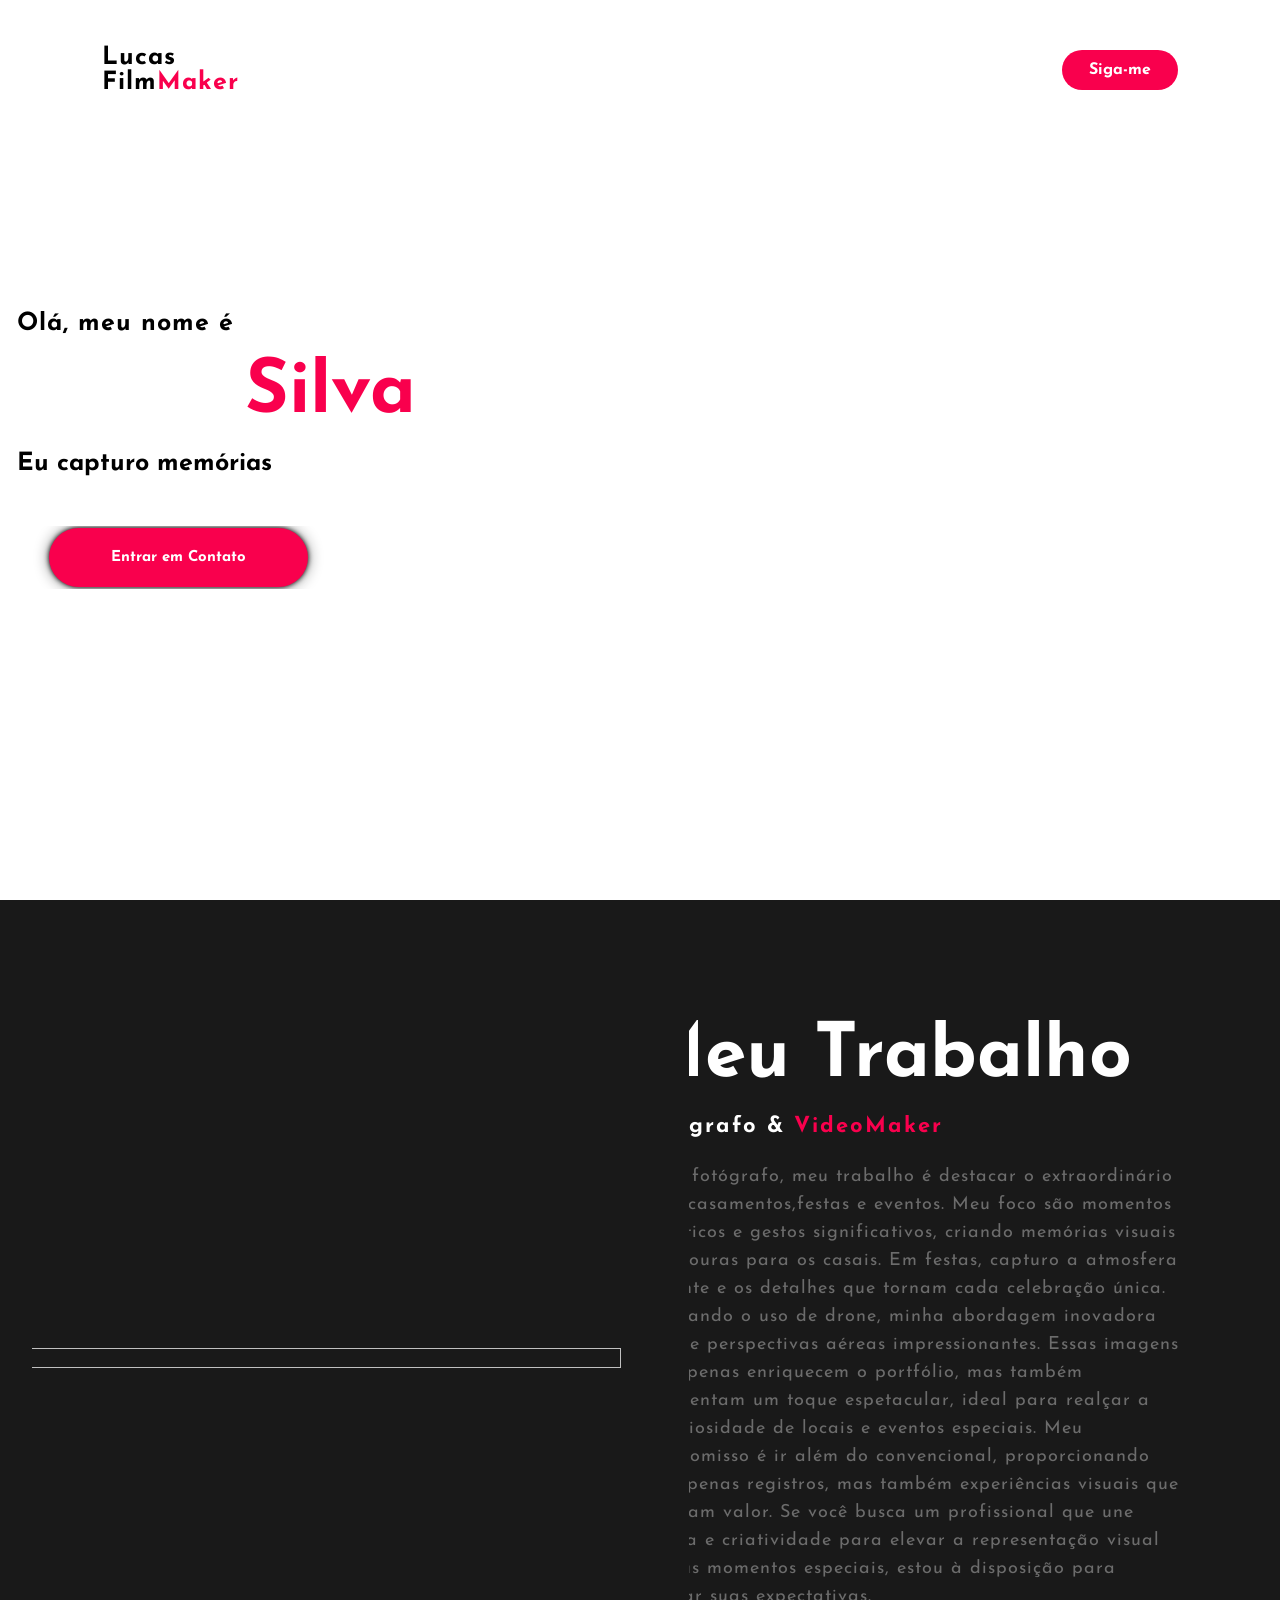
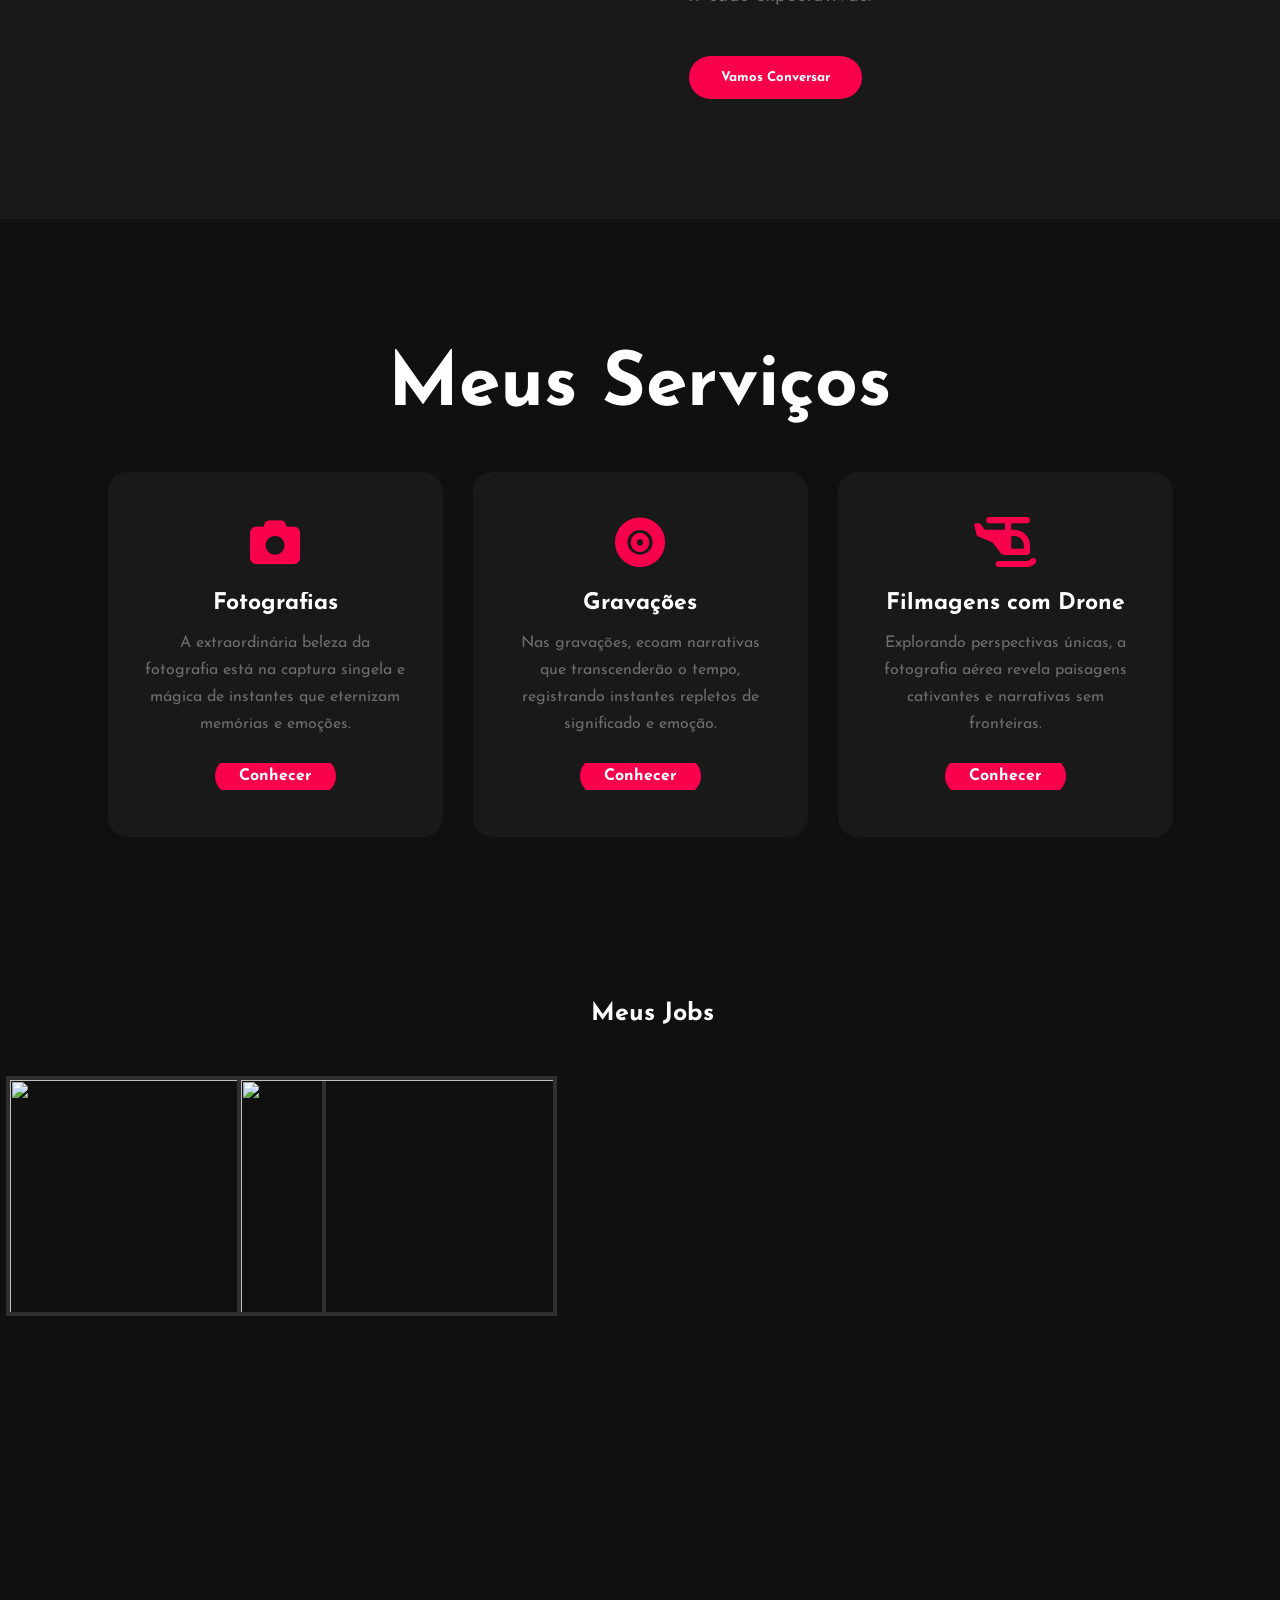
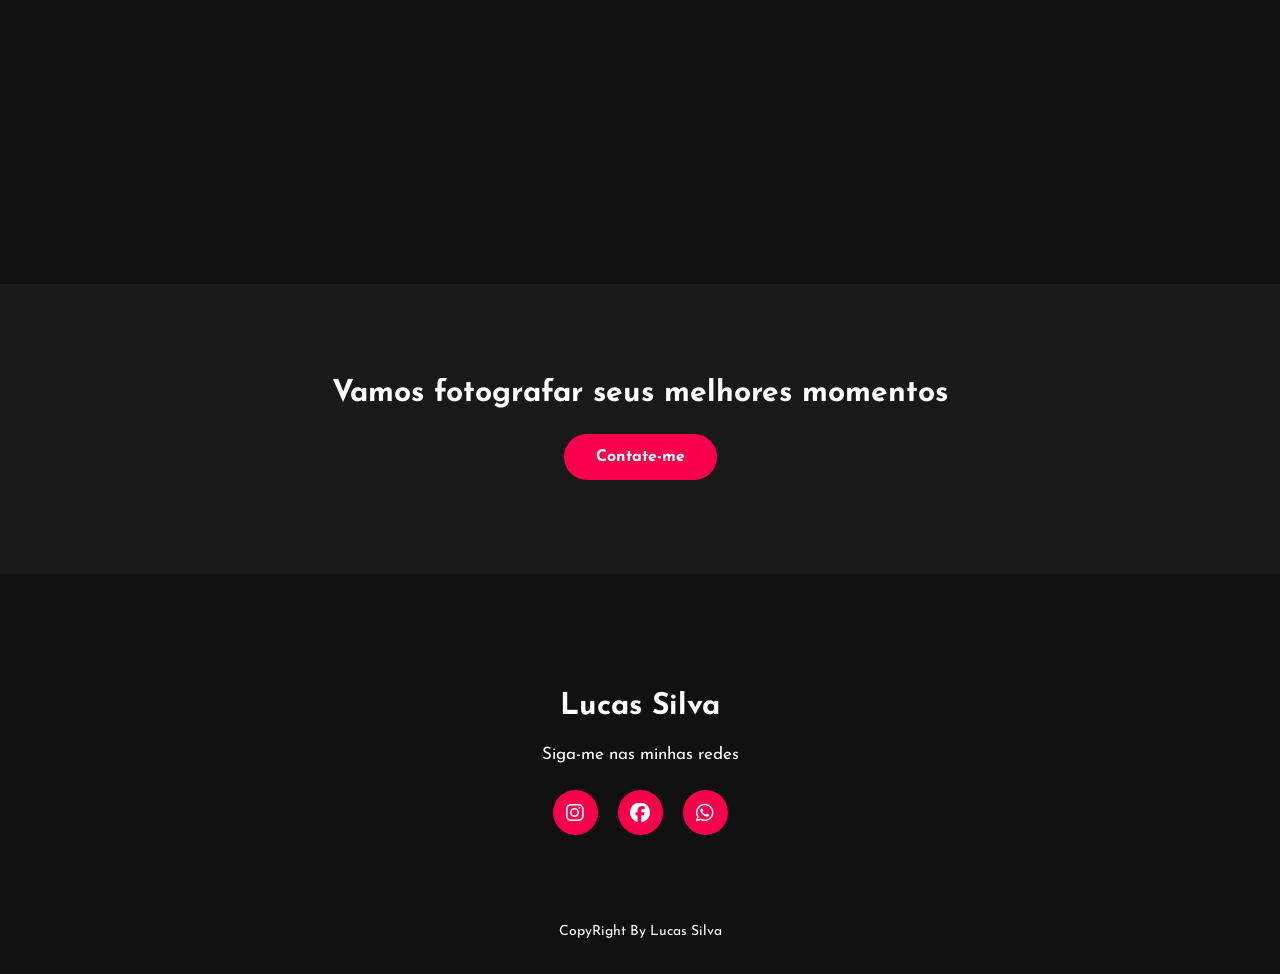
==== WebSite.html @ 7f8ef911 "Update WebSite.html" ====
<!DOCTYPE html>
<html>
  <head>
    <meta charset="UTF-8" />
    <title>Lucas Filmmaker</title>
    <link rel="shortcut icon" href="../static/index.png" type="image/x-icon" />
    <link rel="preconnect" href="https://fonts.googleapis.com" />
    <link rel="preconnect" href="https://fonts.gstatic.com" crossorigin />
    <link
      href="https://fonts.googleapis.com/css2?family=Josefin+Sans:ital,wght@0,100..700;1,100..700&display=swap"
      rel="stylesheet"
    />

    <link
      rel="stylesheet"
      href="https://cdnjs.cloudflare.com/ajax/libs/font-awesome/6.5.1/css/all.min.css"
      integrity="sha512-DTOQO9RWCH3ppGqcWaEA1BIZOC6xxalwEsw9c2QQeAIftl+Vegovlnee1c9QX4TctnWMn13TZye+giMm8e2LwA=="
      crossorigin="anonymous"
      referrerpolicy="no-referrer"
    />

    <style>
      body {
        width: 100%;
        max-width: 100vw;
        height: 100%;
        padding: 0;
        margin: 0;
        overflow-x: hidden;
      }

      * {
        padding: 0;
        margin: 0;
        font-family: "Josefin Sans", sans-serif;
        box-sizing: border-box;
        overflow-x: hidden;
      }
      .hero {
        height: 100vh;
        width: 100%;
        background-image: url(../lucasfilmmaker/background.JPG);
        background-size: cover;
        background-position: center center;
        background-repeat: no-repeat;
      }
      nav {
        display: flex;
        align-items: center;
        justify-content: space-between;
        padding-top: 45px;
        padding-left: 8%;
        padding-right: 8%;
      }
      .logo {
        color: black;
        font-size: 25px;
        letter-spacing: 1px;
        cursor: pointer;
      }
      span {
        color: #f9004d;
      }
      nav ul li {
        list-style-type: none;
        display: inline-block;
        padding: 10px 25px;
        font-size: 18px;
      }
      nav ul li a {
        color: rgb(255, 255, 255);
        text-decoration: none;
        font-weight: bold;
        text-transform: capitalize;
      }
      nav ul li a:hover {
        color: #f9004d;
        transition: 0.4s;
      }
      .btn {
        background-color: #f9004d;
        color: white;
        text-decoration: none;
        border: 2px solid transparent;
        font-weight: bold;
        padding: 10px 25px;
        border-radius: 30px;
        transition: transform 0.4s;
      }
      .btn:hover {
        transform: scale(1.2);
      }
      .content {
        position: absolute;
        top: 50%;
        left: 1%;
        transform: translateY(-50%);
      }
      h1 {
        color: white;
        margin: 20px 0px 20px;
        font-size: 75px;
      }
      h3 {
        color: black(255, 255, 255);
        font-size: 25px;
        margin-bottom: 50px;
        position: relative;
        left: 1%;
      }
      h4 {
        color: black;
        letter-spacing: 1px;
        font-size: 25px;
        position: relative;
        left: 1%;
      }
      .contato {
        position: relative;
        left: 9%;
        font-weight: bold;
        display: inline-block;
        cursor: pointer;
        border: 2px solid transparent;
        padding: 20px 60px;
        border-radius: 30px;
        background-color: #f9004d;
        color: white;
        box-shadow: 0px 0px 5px #000, 0px 0px 15px #858585;
        top: 2px;
        right: 6px;
        font-size: 15px;
        transition: 1s;
        text-decoration: none;
      }
      .contato:hover {
        transform: scale(1.2);
      }
      .about {
        width: 100%;
        padding: 120px 0px;
        background-color: #191919;
      }
      .about img {
        height: 100%;
        width: 630px;
        position: relative;
        right: 50px;
      }
      .about-text {
        width: 550px;
      }
      .main {
        width: 100%;
        max-width: 95%;
        margin: 0 auto;
        display: flex;
        align-items: center;
        justify-content: space-around;
      }
      .about-text h2 {
        color: white;
        font-size: 75px;
        text-transform: capitalize;
        margin-bottom: 20px;
        position: relative;
        right: 10%;
      }
      .about-text h5 {
        color: white;
        letter-spacing: 2px;
        font-size: 22px;
        margin-bottom: 25px;
        text-transform: capitalize;
        position: relative;
        right: 10%;
      }
      .about-text p {
        color: rgba(129, 129, 129, 0.8);
        letter-spacing: 1px;
        line-height: 28px;
        font-size: 18px;
        margin-bottom: 45px;
        position: relative;
        right: 10%;
      }
      button {
        background-color: #f9004d;
        color: white;
        text-decoration: none;
        border: 2px solid transparent;
        font-weight: bold;
        padding: 13px 30px;
        border-radius: 30px;
        transition: 0.4s;
      }
      button:hover {
        background-color: transparent;
        border: 2px solid #f9004d;
        cursor: pointer;
      }
      .service {
        background: #101010;
        width: 100%;
        padding: 100px 0px;
      }
      .title h2 {
        color: white;
        font-size: 75px;
        width: 1130px;
        margin: 30px auto;
        text-align: center;
      }
      .box {
        display: flex;
        justify-content: center;
        align-items: center;
        min-height: 400px;
      }
      .card {
        height: 365px;
        width: 335px;
        padding: 20px 35px;
        background: #191919;
        border-radius: 20px;
        margin: 15px;
        position: relative;
        overflow: hidden;
        text-align: center;
      }
      .card i {
        font-size: 50px;
        display: block;
        text-align: center;
        margin: 25px 0px;
        color: #f9004d;
      }
      h5 {
        color: white;
        font-size: 23px;
        margin-bottom: 15px;
      }
      .pra p {
        color: rgb(129, 129, 129, 0.8);
        font-size: 16px;
        line-height: 27px;
        margin-bottom: 25px;
      }
      .card .button {
        background-color: #f9004d;
        color: white;
        text-decoration: none;
        border: 2px solid transparent;
        font-weight: bold;
        padding: 9px 22px;
        border-radius: 30px;
        transition: 0.4s;
      }
      .card .button:hover {
        background-color: transparent;
        border: 2px solid #f9004d;
        cursor: pointer;
      }
      .contact-me {
        width: 100%;
        height: 290px;
        background: #191919;
        display: flex;
        align-items: center;
        flex-direction: column;
        justify-content: center;
      }
      .contact-me p {
        color: white;
        font-size: 30px;
        font-weight: bold;
        margin-bottom: 25px;
      }
      .contact-me .button-two {
        background-color: #f9004d;
        color: white;
        text-decoration: none;
        border: 2px solid transparent;
        font-weight: bold;
        padding: 13px 30px;
        border-radius: 30px;
        transition: 0.4s;
      }
      .contact-me .button-two:hover {
        background-color: transparent;
        border: 2px solid #f9004d;
        cursor: pointer;
      }
      footer {
        position: relative;
        width: 100%;
        height: 400px;
        background: #101010;
        display: flex;
        flex-direction: column;
        align-items: center;
        justify-content: center;
      }
      footer p:nth-child(1) {
        font-size: 30px;
        color: white;
        margin-bottom: 20px;
        font-weight: bold;
      }
      footer p:nth-child(2) {
        color: white;
        font-size: 17px;
        width: 500px;
        text-align: center;
        line-height: 26px;
      }
      .social {
        display: flex;
      }
      .social a {
        width: 45px;
        height: 45px;
        display: flex;
        align-items: center;
        justify-content: center;
        background: #f9004d;
        border-radius: 50%;
        margin: 22px 10px;
        color: white;
        text-decoration: none;
        font-size: 20px;
      }
      .social a:hover {
        transform: scale(1.3);
        transition: 0.3s;
      }
      .end {
        position: absolute;
        color: white;
        bottom: 35px;
        font-size: 14px;
      }
      .jobs {
        background-color: #101010;

        position: relative;
        height: 930px;
      }
      .jobs h3 {
        color: white;
        position: relative;
        top: 5%;
        text-align: center;
      }
      .job1 {
        border: 4px solid rgb(48, 48, 48);
        position: relative;
        width: 320px;
        height: 240px;
        max-width: 95%;
        margin: 0 auto;
        display: flex;
        align-items: center;
        justify-content: space-around;
        top: 5%;
        right: 37%;
      }
      .gradient-border {
        border: 4px solid rgb(48, 48, 48);
        position: relative;
        width: 320px;
        height: 240px;
        max-width: 95%;
        margin: 0 auto;
        display: flex;
        align-items: center;
        justify-content: space-around;
        top: -5.1cm;
        right: 19%;
      }
    </style>
  </head>
  <body>
    <div class="hero">
      <nav>
        <h2 class="logo">
          Lucas
          <p></p>
          Film<span>Maker</span>
        </h2>
        <ul>
          <li><a href="#1">Sobre </a></li>
          <li><a href="#2">Serviços</a></li>
          <li><a href="#3">Contato</a></li>
        </ul>
        <a
          href="https://www.instagram.com/lucas.filmakeer/"
          class="btn"
          target="_blank"
          >Siga-me</a
        >
      </nav>
      <div class="content">
        <h4>Olá, meu nome é</h4>
        <h1>Lucas <span>Silva</span></h1>
        <h3>Eu capturo memórias</h3>
        <div class="newslatter">
          <a target="_blank" href="https://wa.me/5551989118543" class="contato">Entrar em Contato</a>
        </div>
      </div>
    </div>

    <!----Sobre mim------>

    <section class="about" id="1">
      <div class="main">
        <img src="../lucasfilmmaker/main-img.JPG">
        <div class="about-text">
          <h2>Meu Trabalho</h2>
          <h5>Fotógrafo &<span> VideoMaker</span></h5>
          <p>
            Como fotógrafo, meu trabalho é destacar o extraordinário como
            casamentos,festas e eventos. Meu foco são momentos autênticos e
            gestos significativos, criando memórias visuais duradouras para os
            casais. Em festas, capturo a atmosfera vibrante e os detalhes que
            tornam cada celebração única. Integrando o uso de drone, minha
            abordagem inovadora oferece perspectivas aéreas impressionantes.
            Essas imagens não apenas enriquecem o portfólio, mas também
            acrescentam um toque espetacular, ideal para realçar a grandiosidade
            de locais e eventos especiais. Meu compromisso é ir além do
            convencional, proporcionando não apenas registros, mas também
            experiências visuais que agregam valor. Se você busca um
            profissional que une técnica e criatividade para elevar a
            representação visual de seus momentos especiais, estou à disposição
            para superar suas expectativas.
          </p>
          <button type="button">Vamos Conversar</button>
        </div>
      </div>
    </section>

    <!--service section start-->

    <div class="service" id="2">
      <div class="title">
        <h2>Meus Serviços</h2>
      </div>
      <div class="box">
        <div class="card">
          <i class="fa-solid fa-camera"></i>
          <h5>Fotografias</h5>
          <div class="pra">
            <p>
              A extraordinária beleza da fotografia está na captura singela e
              mágica de instantes que eternizam memórias e emoções.
            </p>

            <p style="text-align: center">
              <a class="button" href="#">Conhecer</a>
            </p>
          </div>
        </div>

        <!--Services-->

        <div class="card">
          <i class="fa-solid fa-record-vinyl"></i>
          <h5>Gravações</h5>
          <div class="pra">
            <p>
              Nas gravações, ecoam narrativas que transcenderão o tempo,
              registrando instantes repletos de significado e emoção.
            </p>
            <p style="text-align: center">
              <a class="button" href="#">Conhecer</a>
            </p>
          </div>
        </div>

        <div class="card">
          <i class="fa-solid fa-helicopter"></i>
          <h5>Filmagens com Drone</h5>
          <div class="pra">
            <p>
              Explorando perspectivas únicas, a fotografia aérea revela
              paisagens cativantes e narrativas sem fronteiras.
            </p>
            <p style="text-align: center">
              <a class="button" href="#">Conhecer</a>
            </p>
          </div>
        </div>
      </div>
    </div>

    <div class="jobs">
      <h3>Meus Jobs</h3>
      <img
        class="job1"
        src="../static/Snapinsta.app_428607612_18414930136019175_6812890372978146713_n_1080.jpg"
      />
      <img class="gradient-border" src="" />
    </div>

    <!--Contate-me-->

    <div class="contact-me" id="3">
      <p>Vamos fotografar seus melhores momentos</p>
      <a href="https://wa.me/5551989118543" target="_blank" class="button-two"
        >Contate-me</a
      >
    </div>
    <!--Footer start-->
    <footer>
      <p>Lucas Silva</p>
      <p>Siga-me nas minhas redes</p>
      <div class="social">
        <a href="https://www.instagram.com/lucas.filmakeer/" target="_blank"
          ><i class="fa-brands fa-instagram"></i
        ></a>
        <a href="#"><i class="fa-brands fa-facebook"></i></a>
        <a href="https://wa.me/5551989118543" target="_blank"
          ><i class="fa-brands fa-whatsapp"></i
        ></a>
      </div>
      <p class="end">CopyRight By Lucas Silva</p>
    </footer>
  </body>
</html>
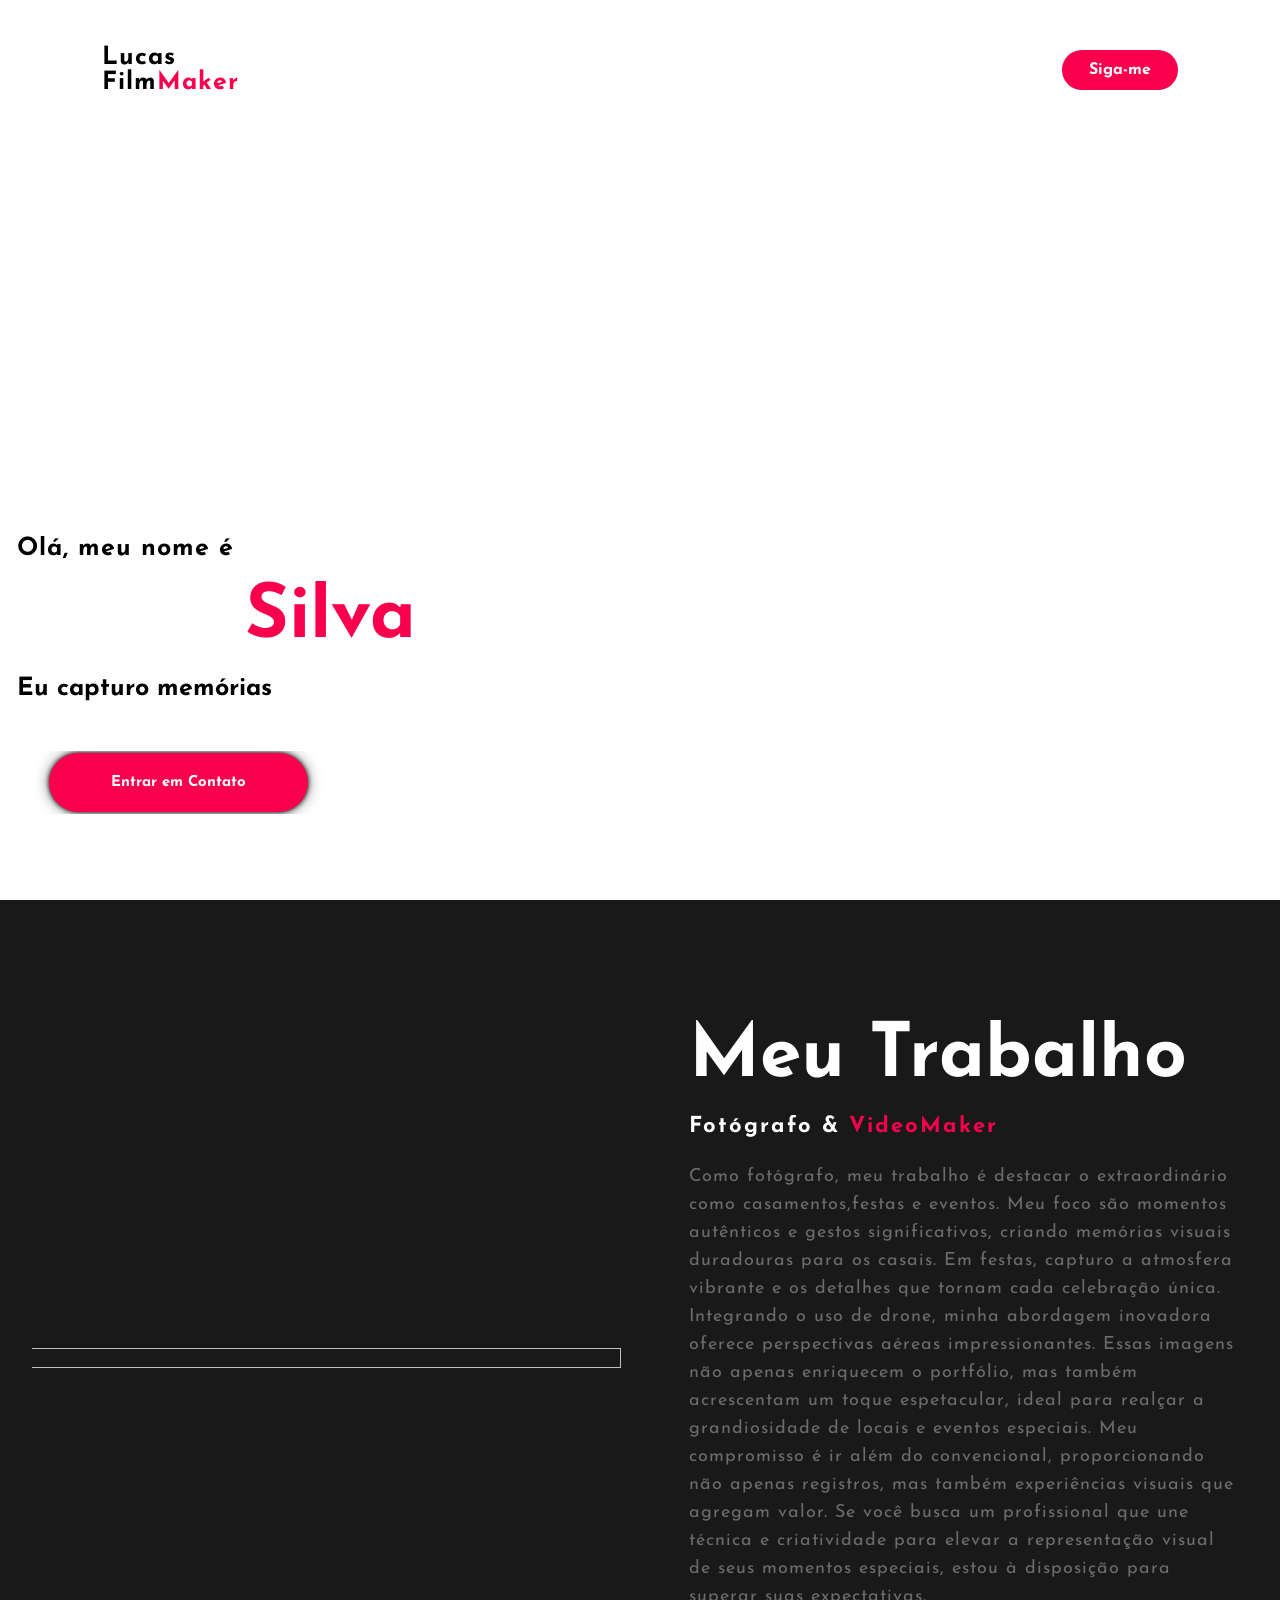
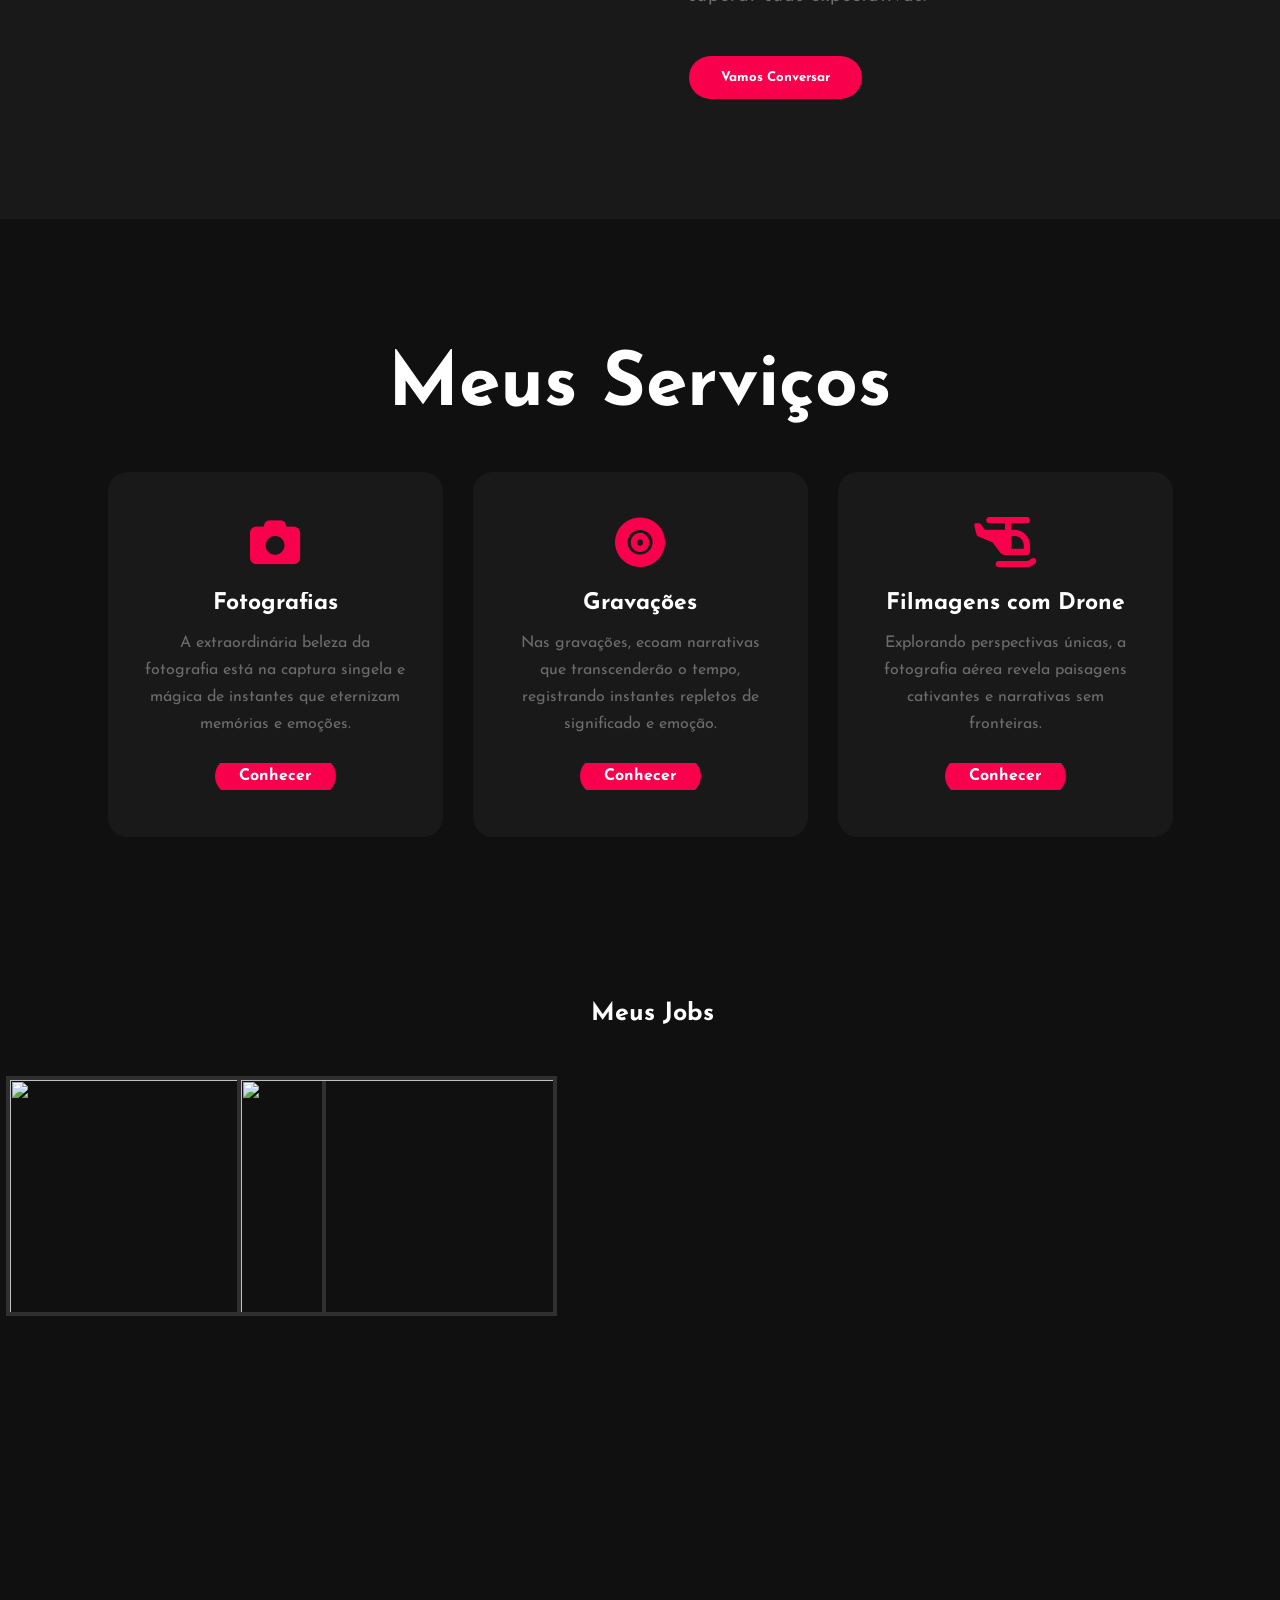
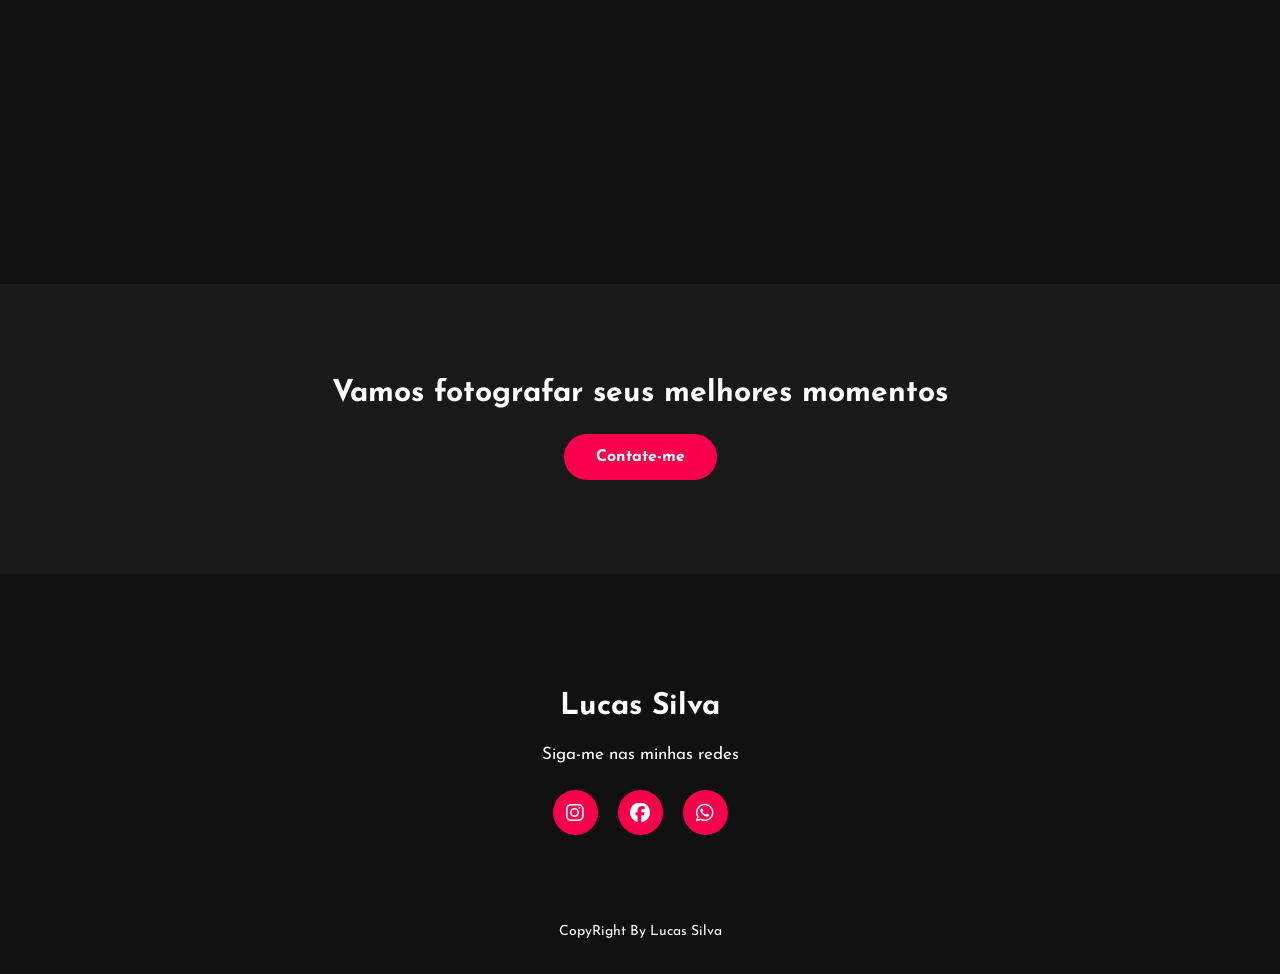
==== commit ec5ecee5: "Update WebSite.html" ====
--- a/WebSite.html
+++ b/WebSite.html
@@ -92,7 +92,7 @@
       }
       .content {
         position: absolute;
-        top: 50%;
+        top: 75%;
         left: 1%;
         transform: translateY(-50%);
       }
@@ -164,7 +164,7 @@
         text-transform: capitalize;
         margin-bottom: 20px;
         position: relative;
-        right: 10%;
+        
       }
       .about-text h5 {
         color: white;
@@ -173,7 +173,7 @@
         margin-bottom: 25px;
         text-transform: capitalize;
         position: relative;
-        right: 10%;
+        
       }
       .about-text p {
         color: rgba(129, 129, 129, 0.8);
@@ -182,7 +182,7 @@
         font-size: 18px;
         margin-bottom: 45px;
         position: relative;
-        right: 10%;
+        
       }
       button {
         background-color: #f9004d;
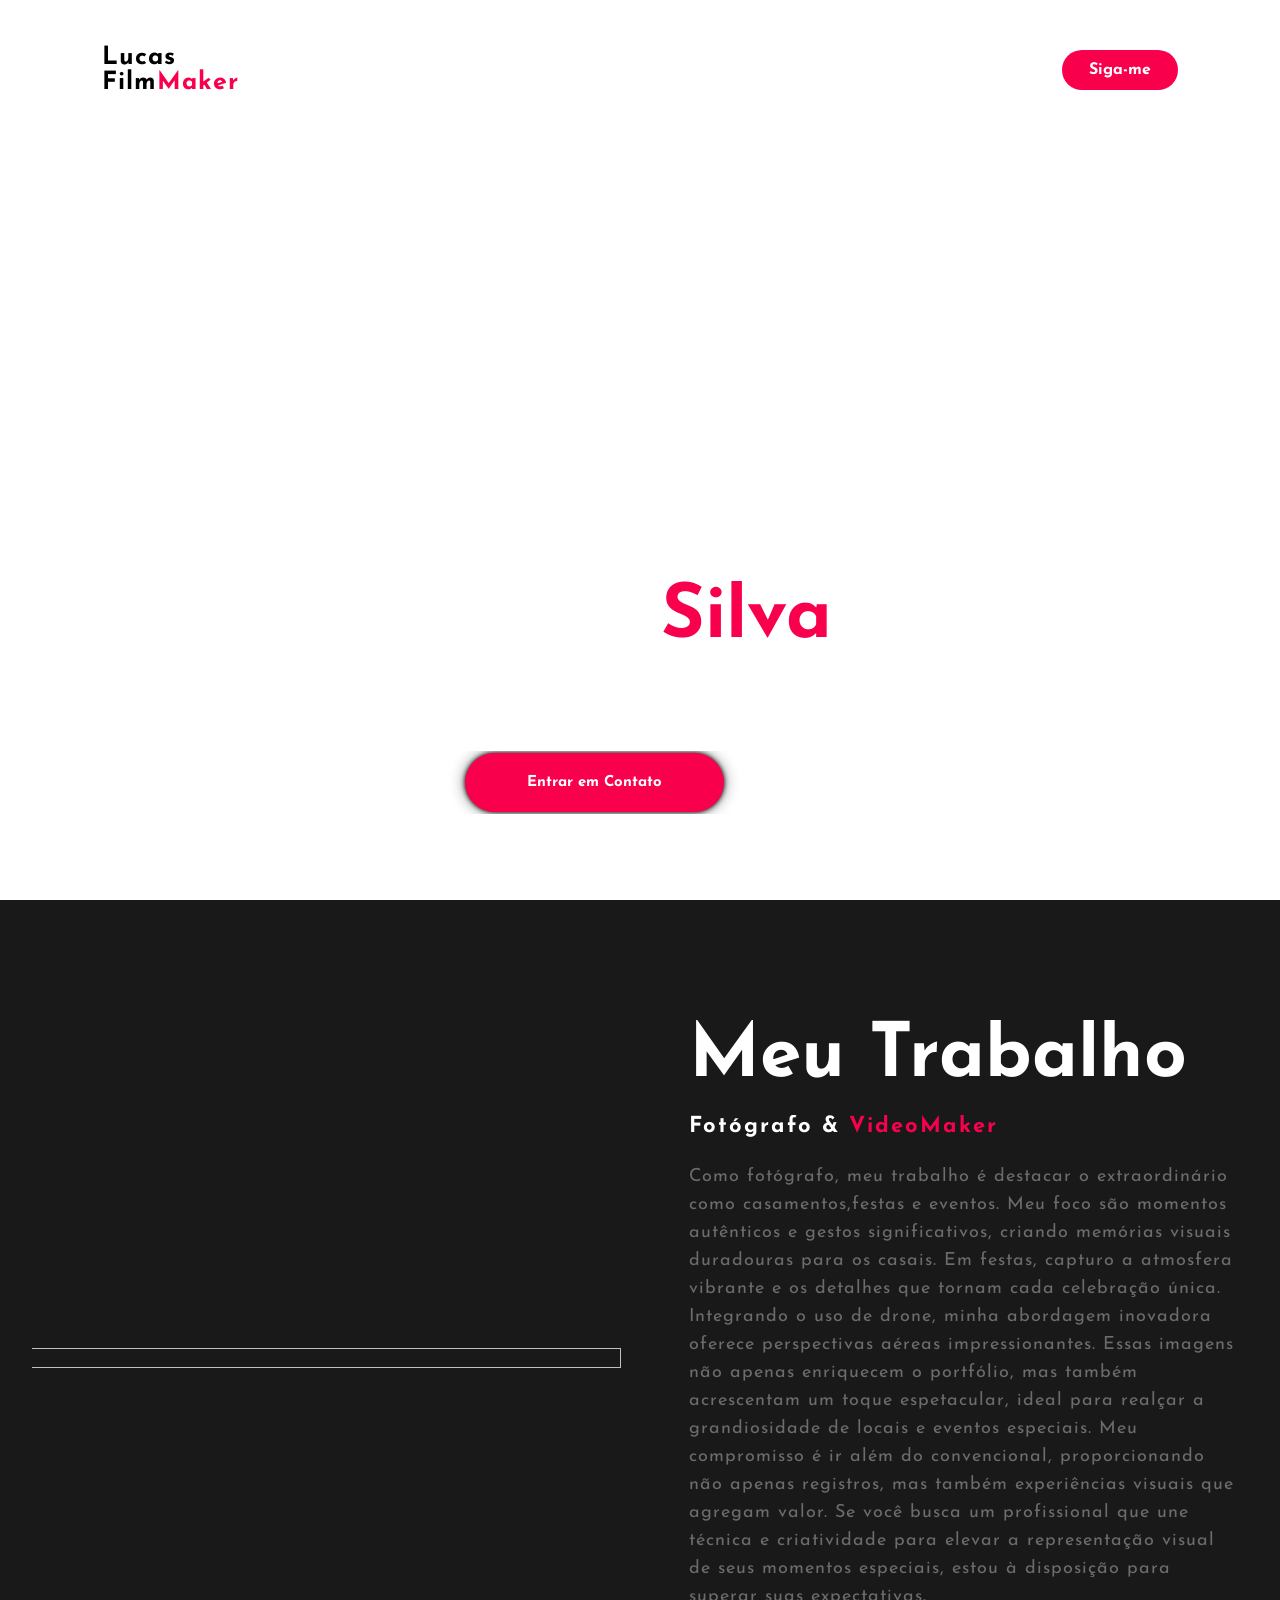
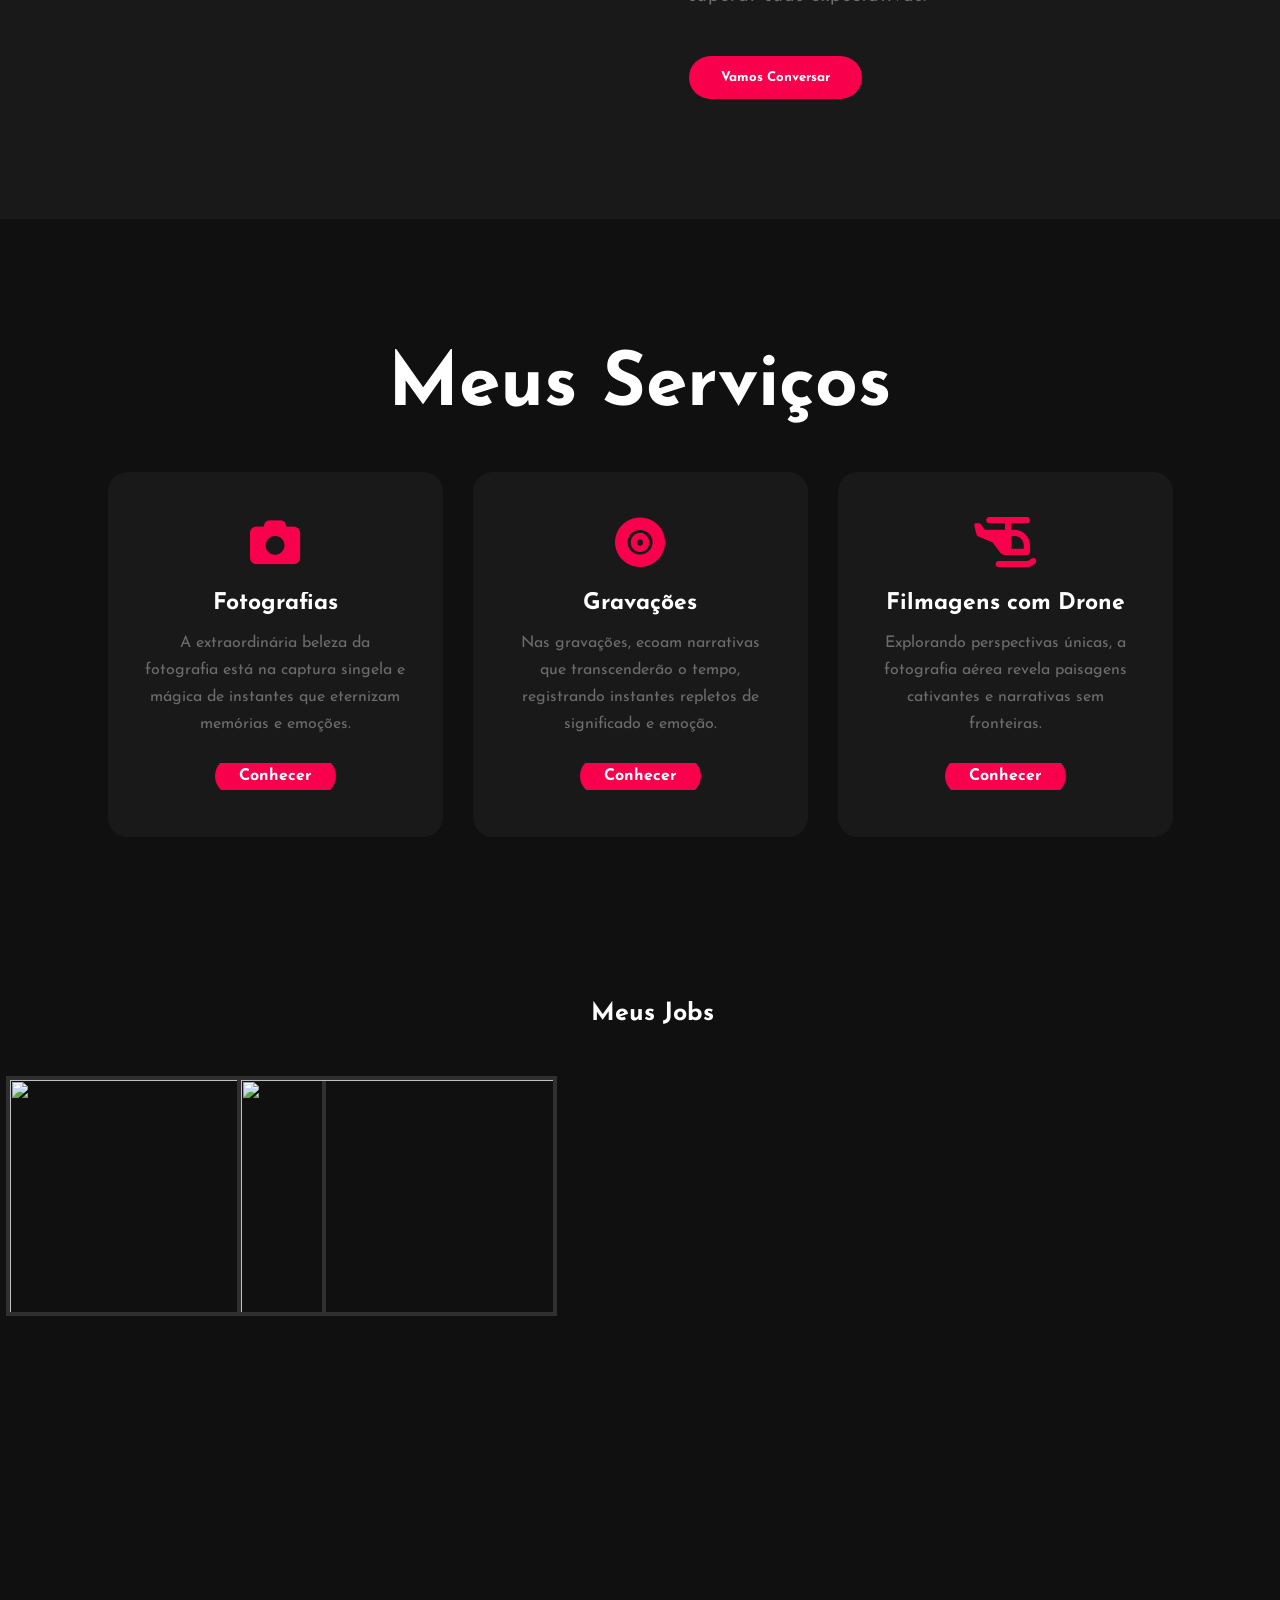
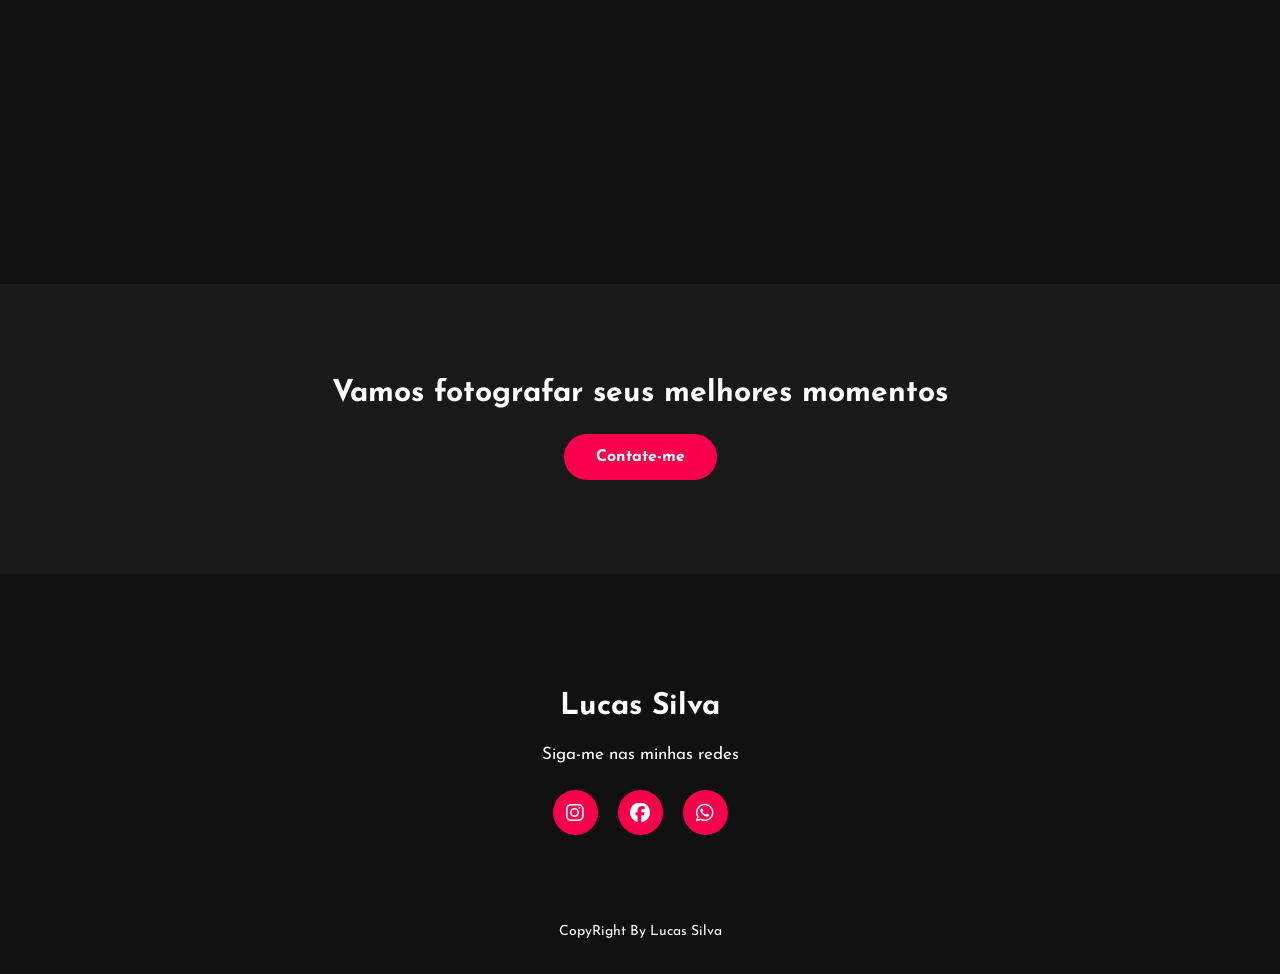
==== commit 6ec3887c: "Update WebSite.html" ====
--- a/WebSite.html
+++ b/WebSite.html
@@ -90,10 +90,10 @@
       .btn:hover {
         transform: scale(1.2);
       }
-      .content {
+        .content {
         position: absolute;
         top: 75%;
-        left: 1%;
+        right: 35%;
         transform: translateY(-50%);
       }
       h1 {
@@ -102,14 +102,14 @@
         font-size: 75px;
       }
       h3 {
-        color: black(255, 255, 255);
+        color: white;
         font-size: 25px;
         margin-bottom: 50px;
         position: relative;
         left: 1%;
       }
       h4 {
-        color: black;
+        color: rgb(255, 255, 255);
         letter-spacing: 1px;
         font-size: 25px;
         position: relative;
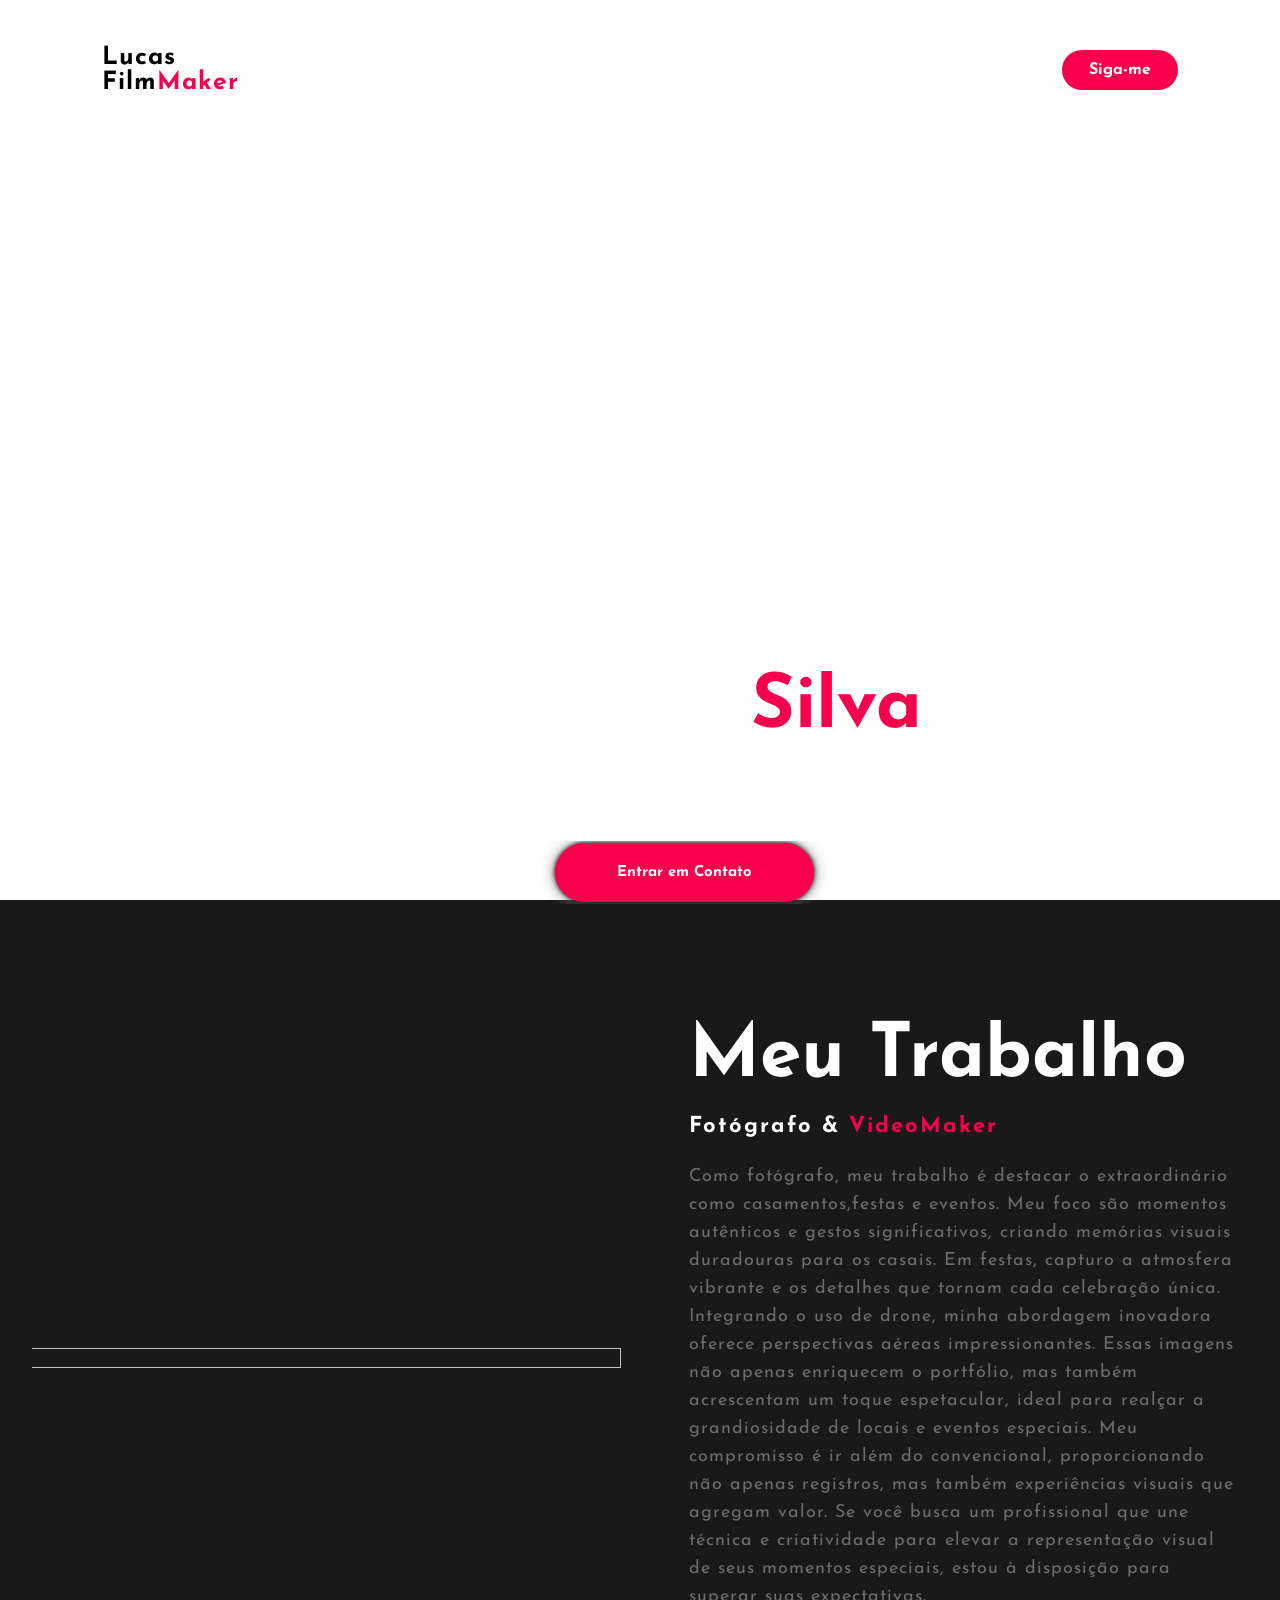
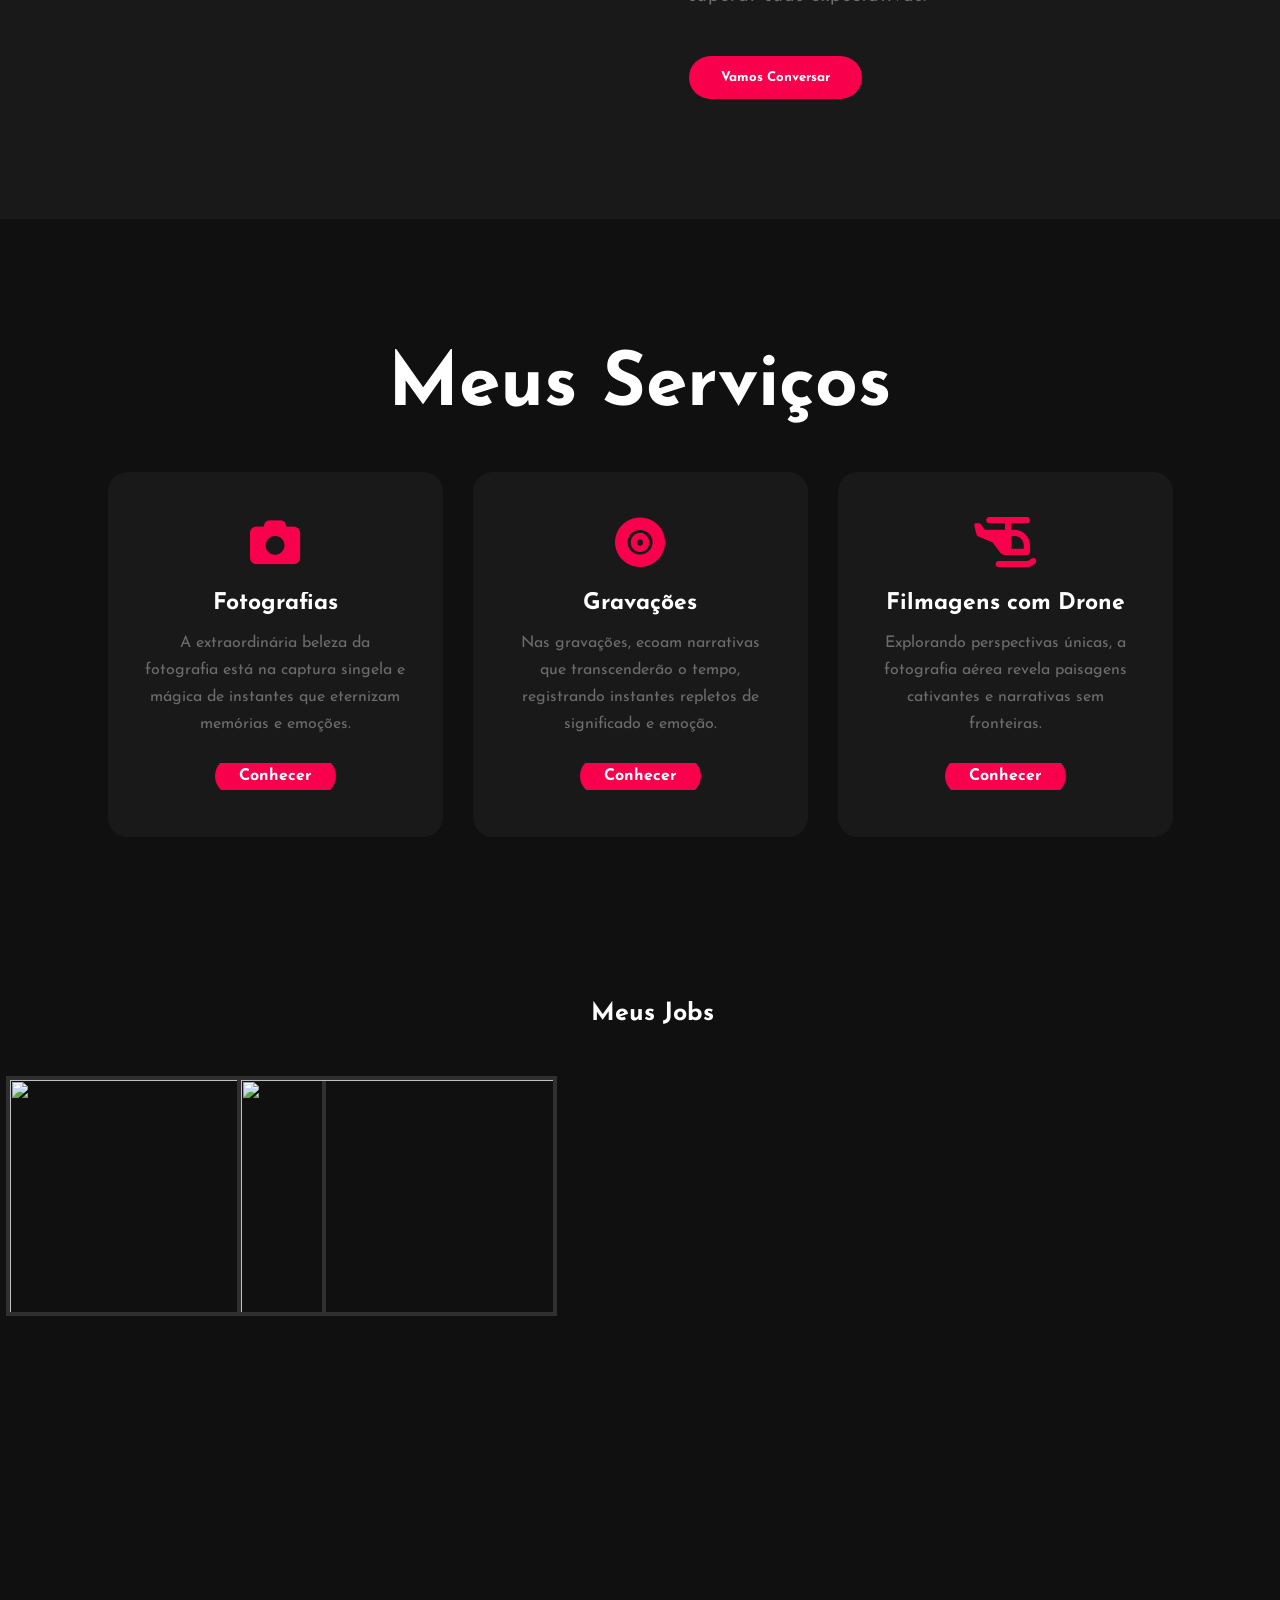
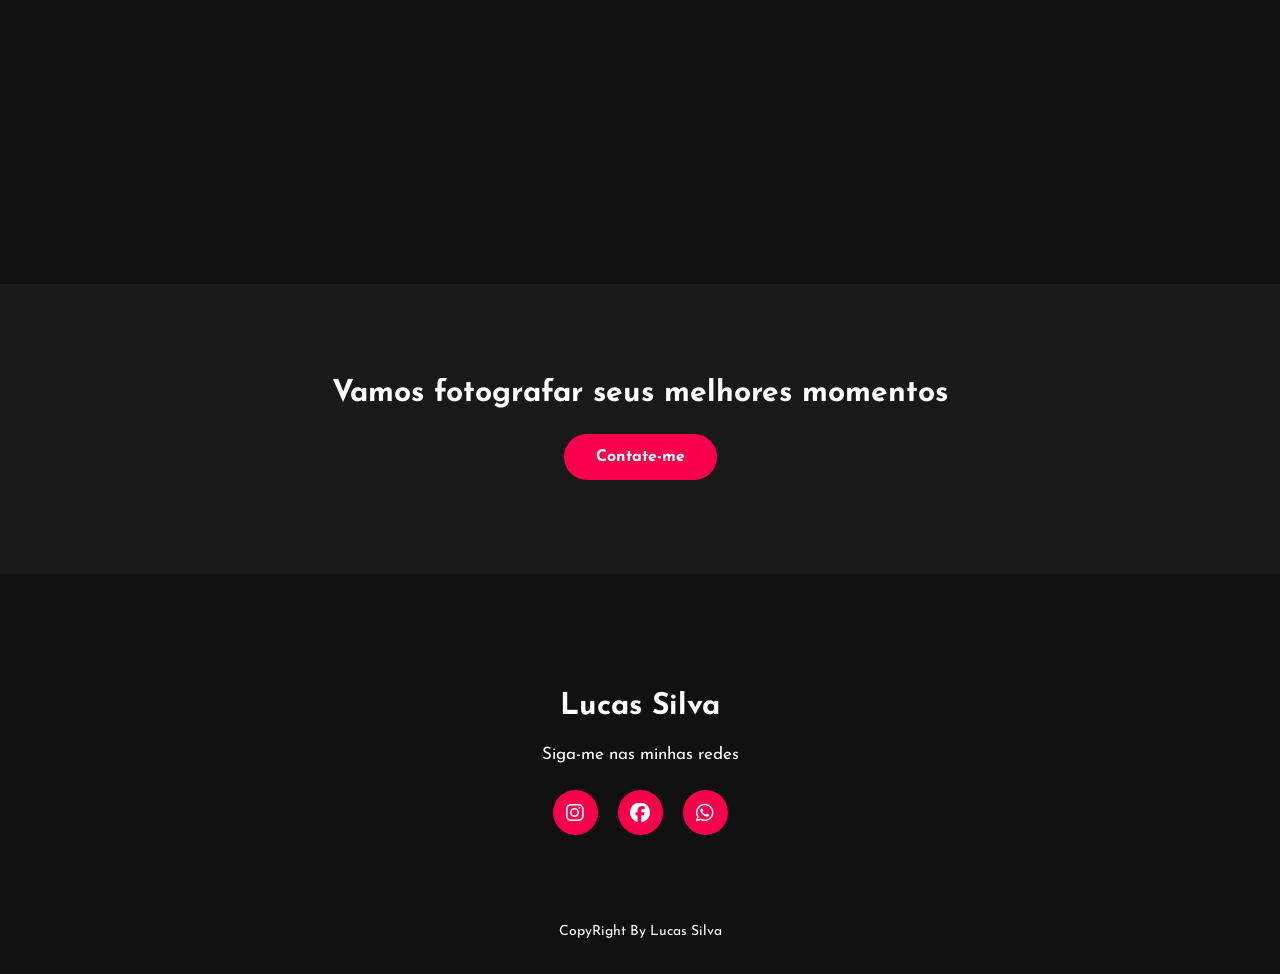
==== commit 1c158fb6: "Update WebSite.html" ====
--- a/WebSite.html
+++ b/WebSite.html
@@ -92,8 +92,8 @@
       }
         .content {
         position: absolute;
-        top: 75%;
-        right: 35%;
+        top: 85%;
+        right: 28%;
         transform: translateY(-50%);
       }
       h1 {
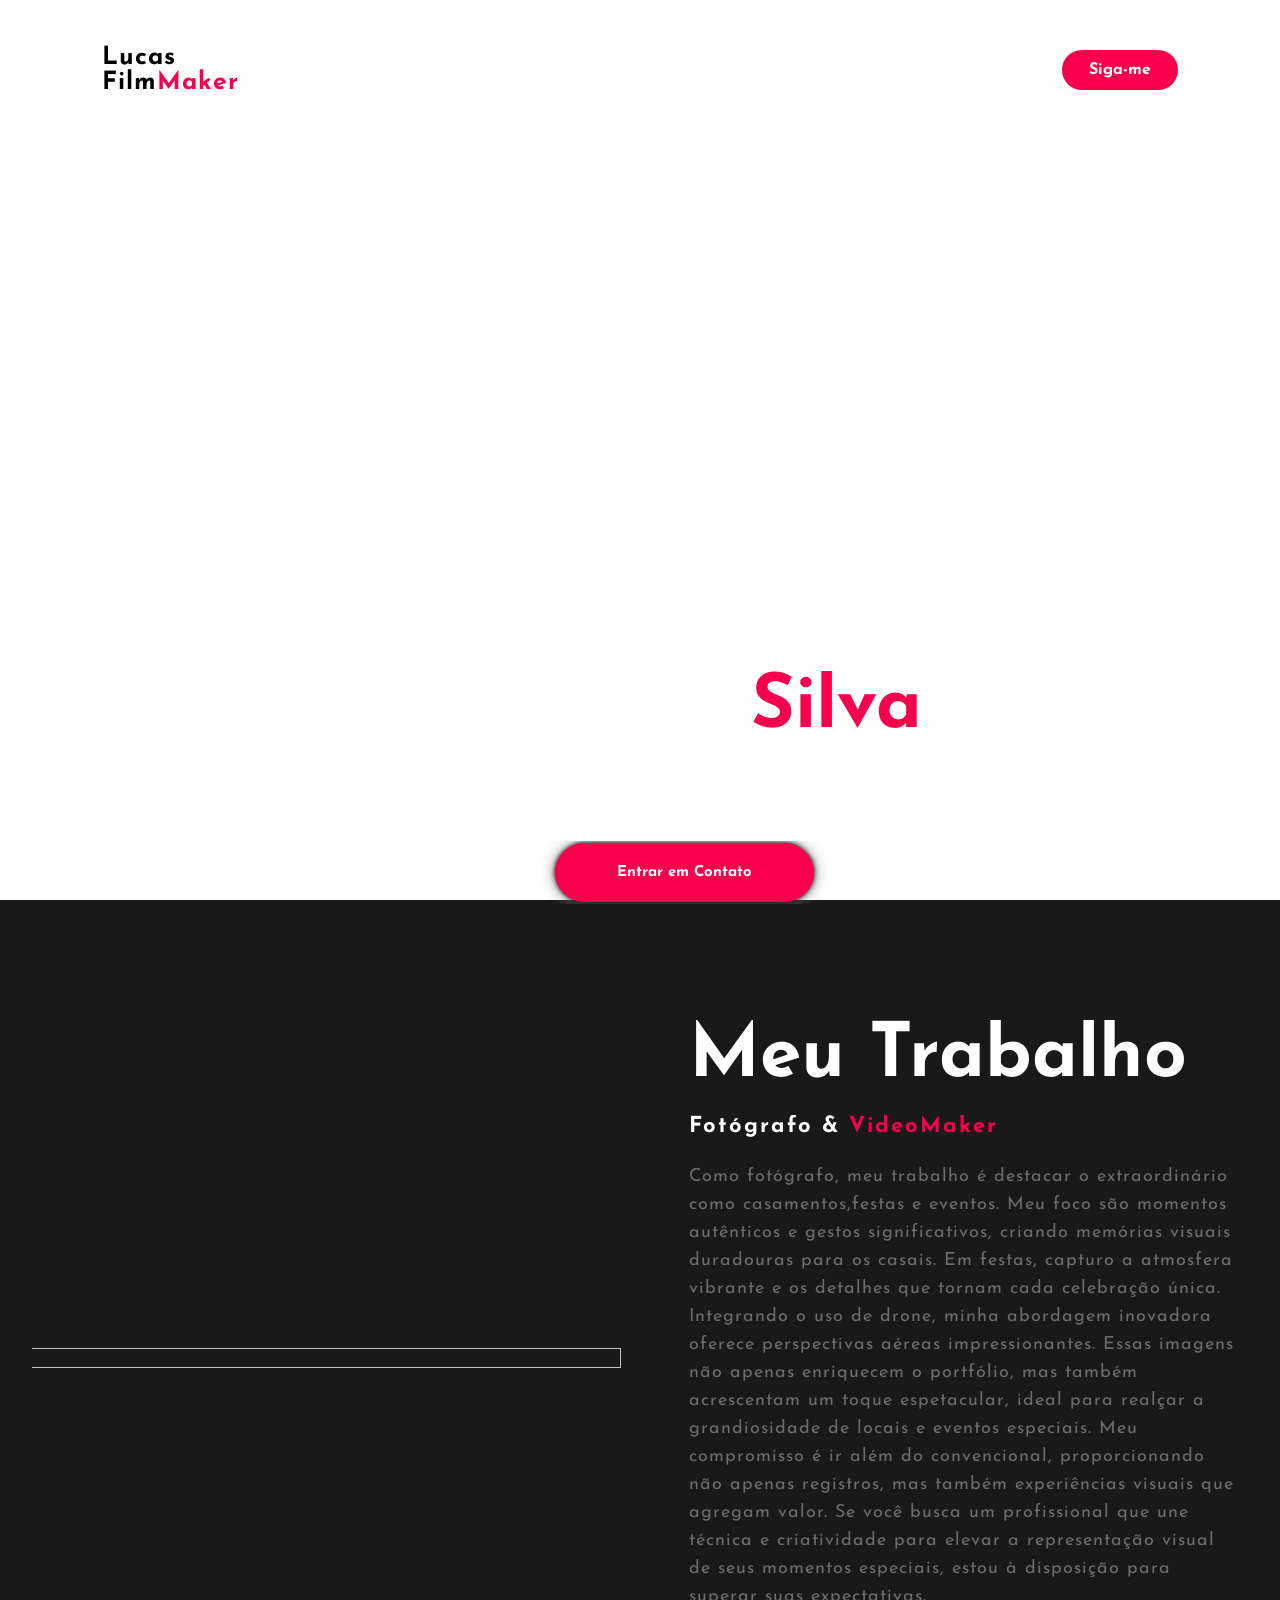
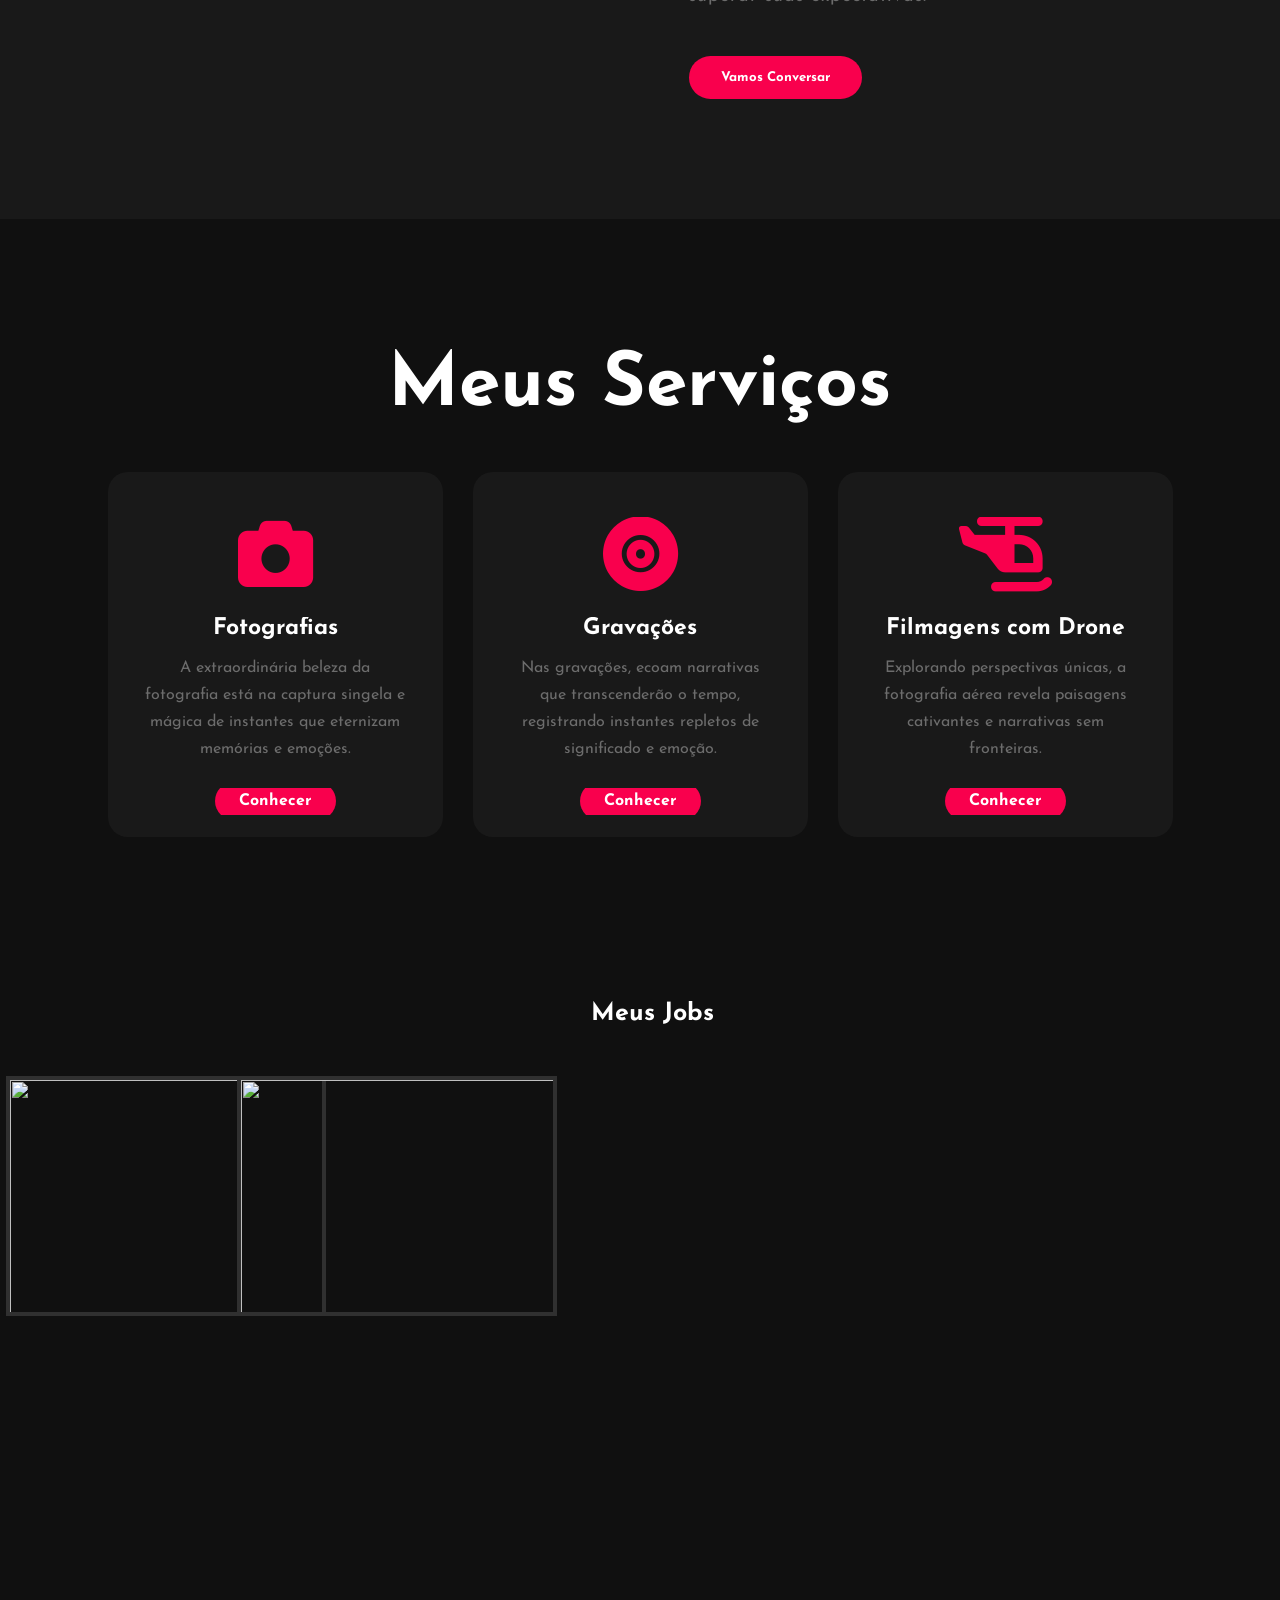
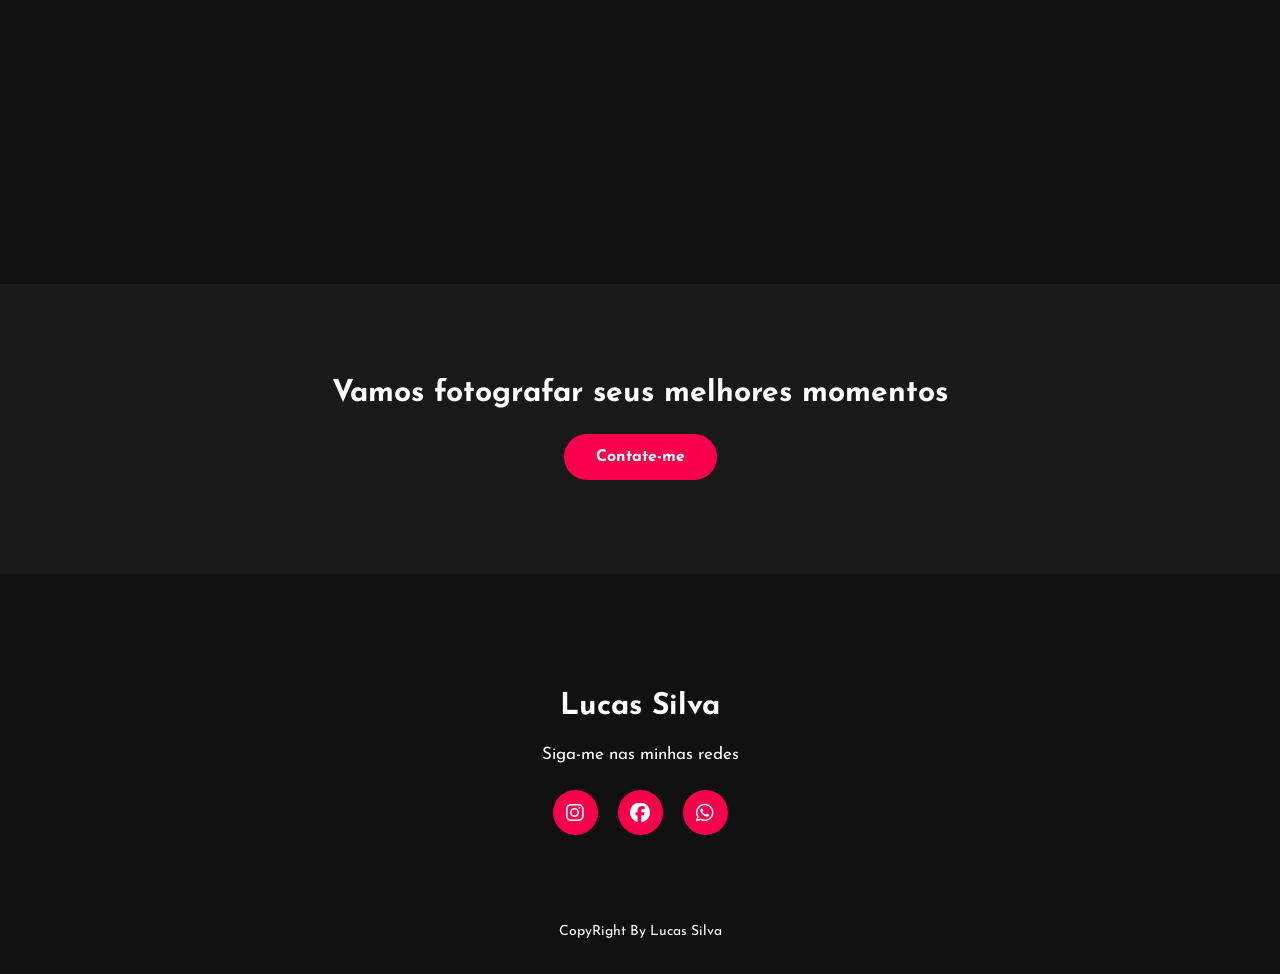
==== commit 7d5a0b2b: "Update WebSite.html" ====
--- a/WebSite.html
+++ b/WebSite.html
@@ -229,7 +229,8 @@
         text-align: center;
       }
       .card i {
-        font-size: 50px;
+        overflow-y: hidden;
+        font-size: 75px;
         display: block;
         text-align: center;
         margin: 25px 0px;
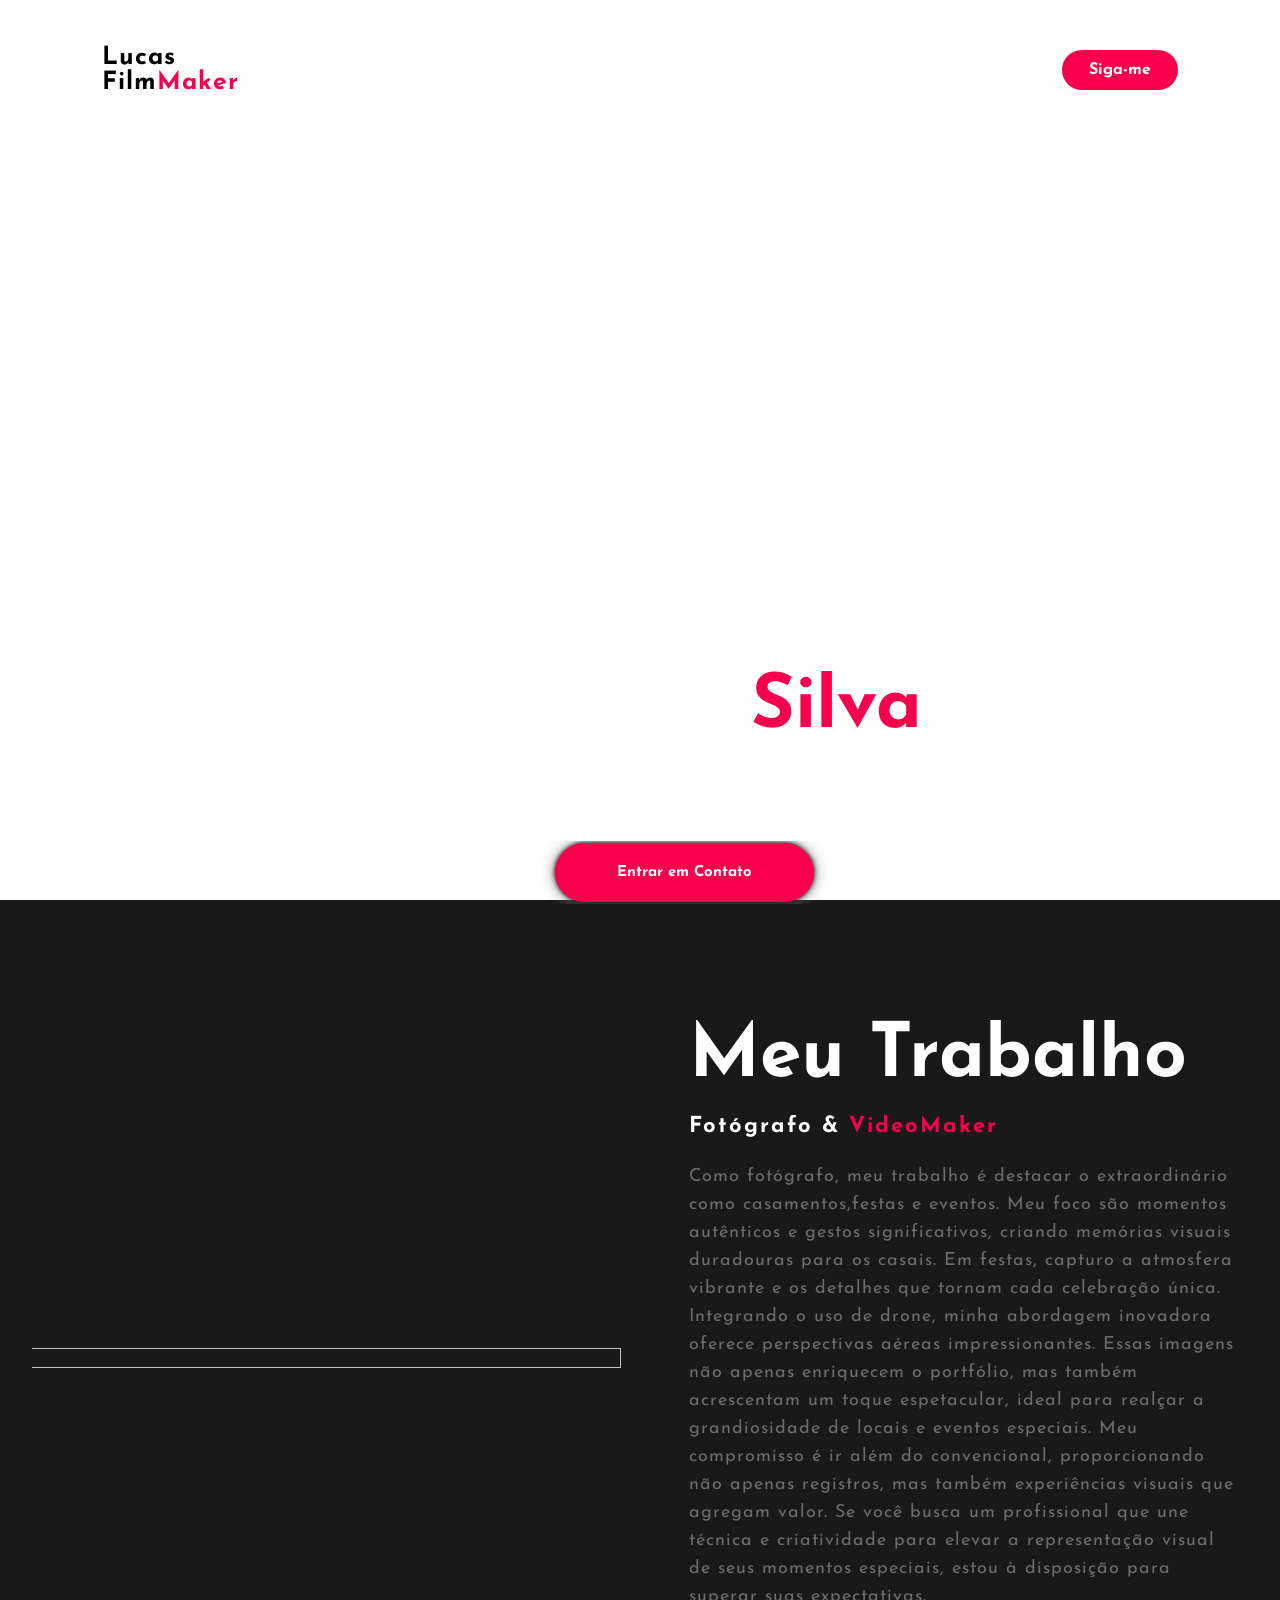
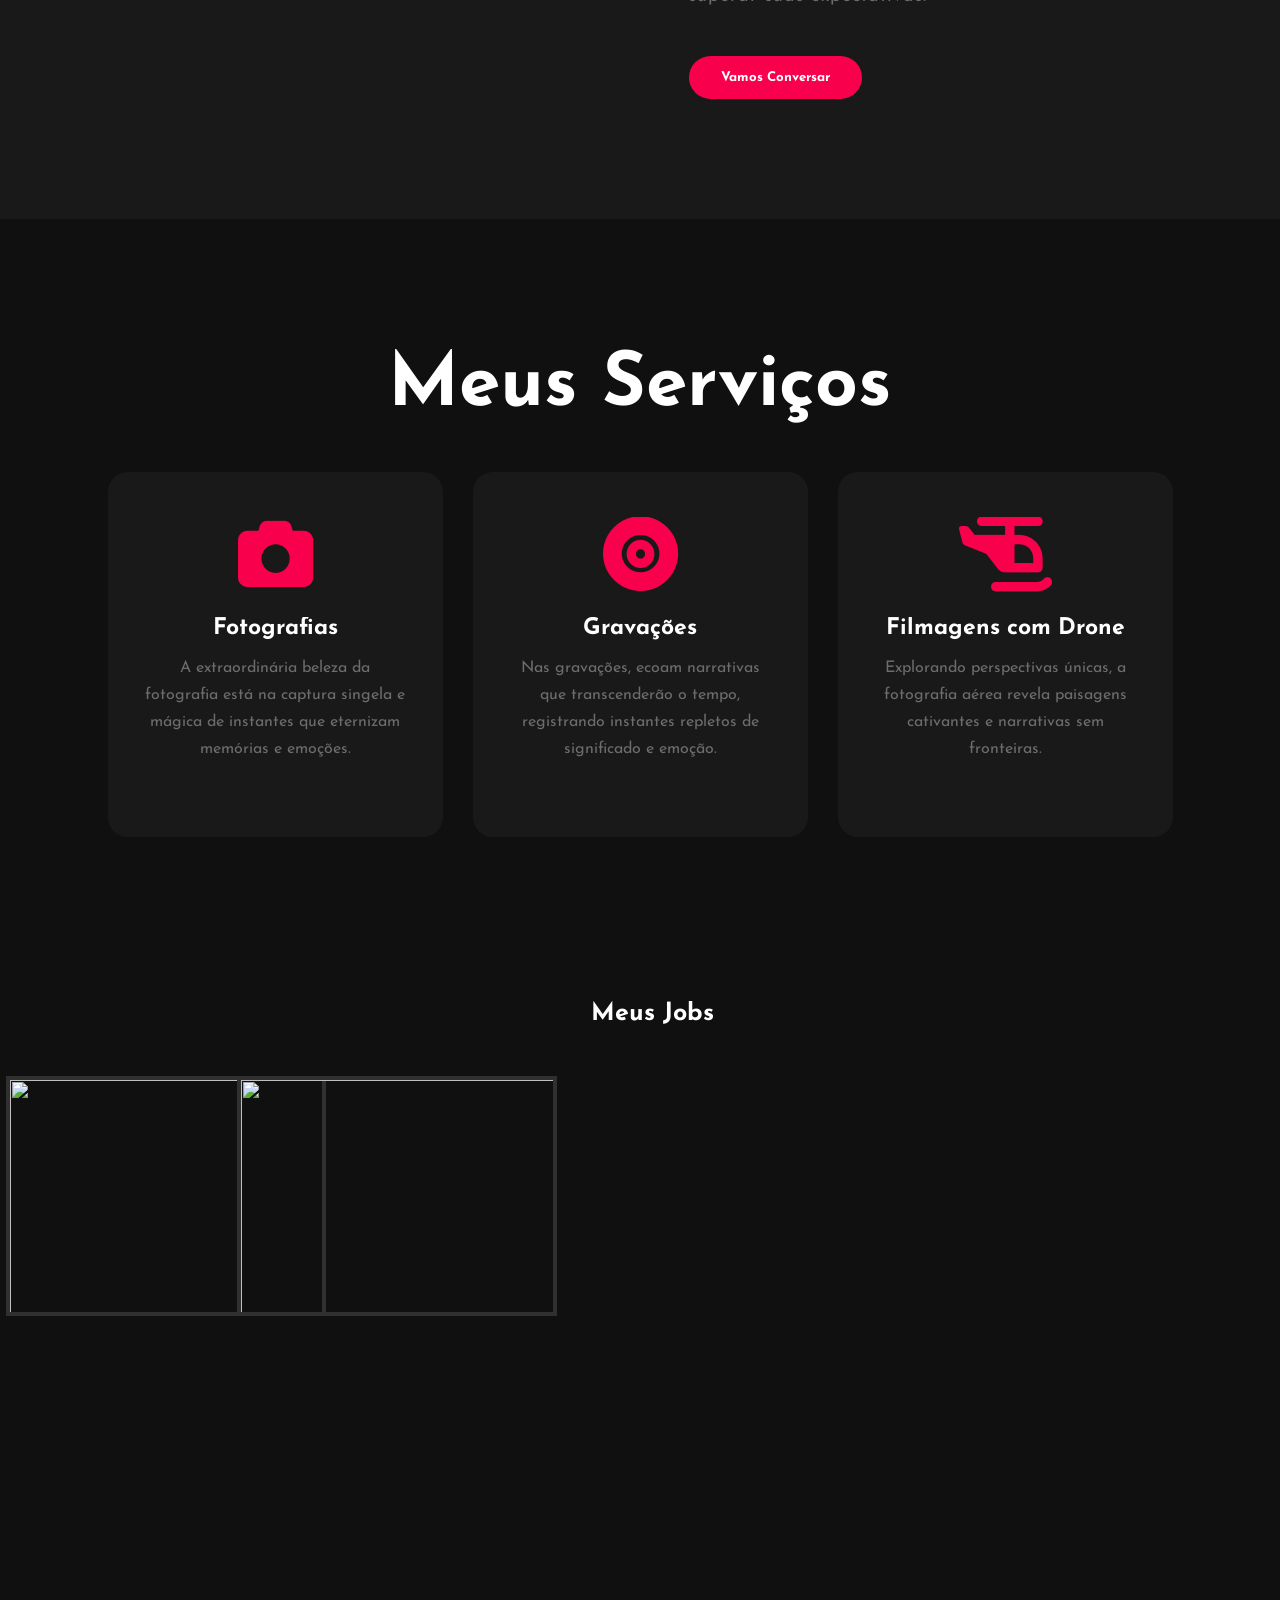
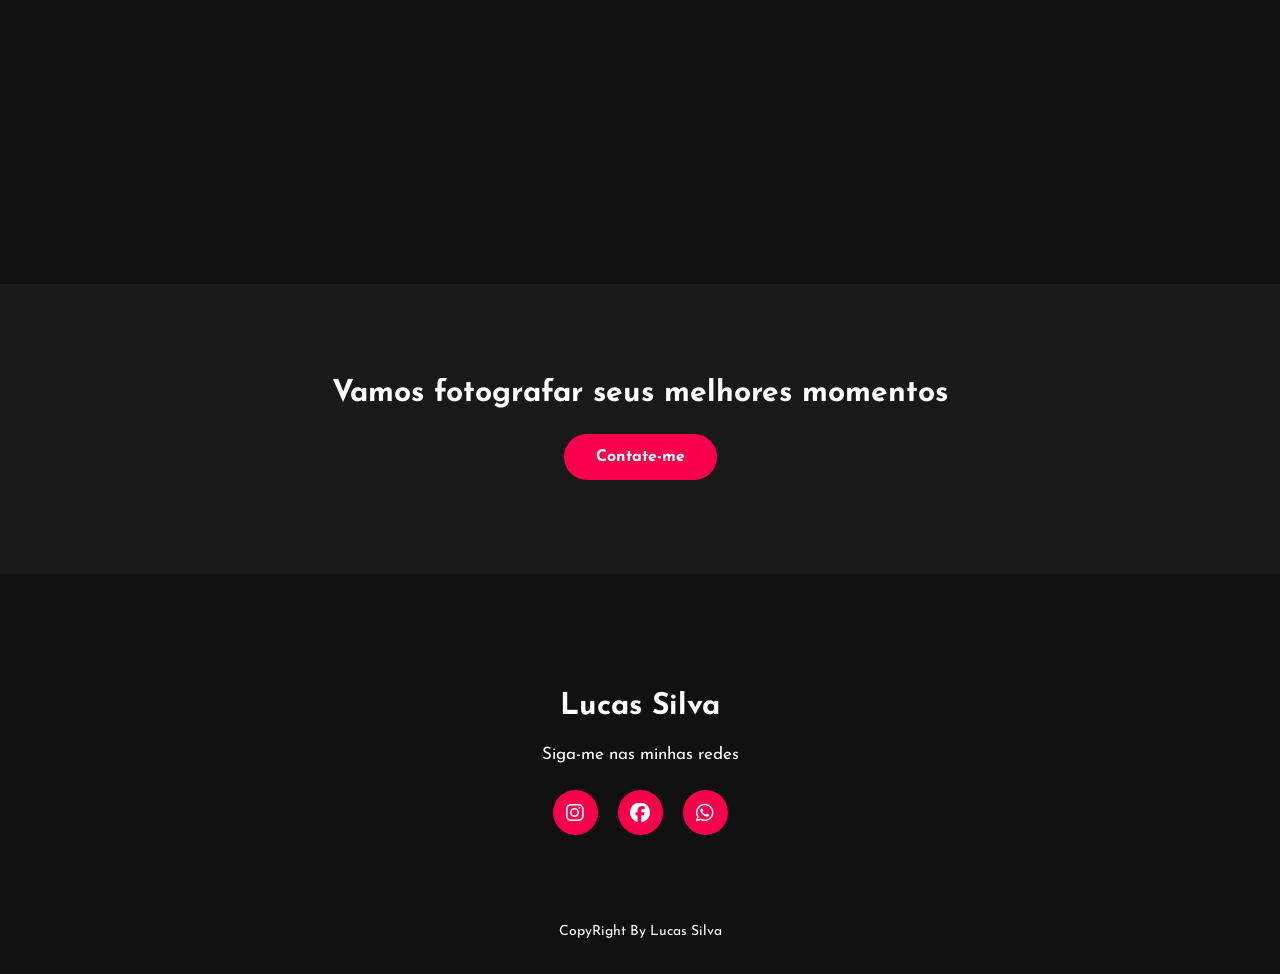
==== commit 8d5af4c7: "Update WebSite.html" ====
--- a/WebSite.html
+++ b/WebSite.html
@@ -455,10 +455,6 @@
               A extraordinária beleza da fotografia está na captura singela e
               mágica de instantes que eternizam memórias e emoções.
             </p>
-
-            <p style="text-align: center">
-              <a class="button" href="#">Conhecer</a>
-            </p>
           </div>
         </div>
 
@@ -472,9 +468,6 @@
               Nas gravações, ecoam narrativas que transcenderão o tempo,
               registrando instantes repletos de significado e emoção.
             </p>
-            <p style="text-align: center">
-              <a class="button" href="#">Conhecer</a>
-            </p>
           </div>
         </div>
 
@@ -485,9 +478,6 @@
             <p>
               Explorando perspectivas únicas, a fotografia aérea revela
               paisagens cativantes e narrativas sem fronteiras.
-            </p>
-            <p style="text-align: center">
-              <a class="button" href="#">Conhecer</a>
             </p>
           </div>
         </div>
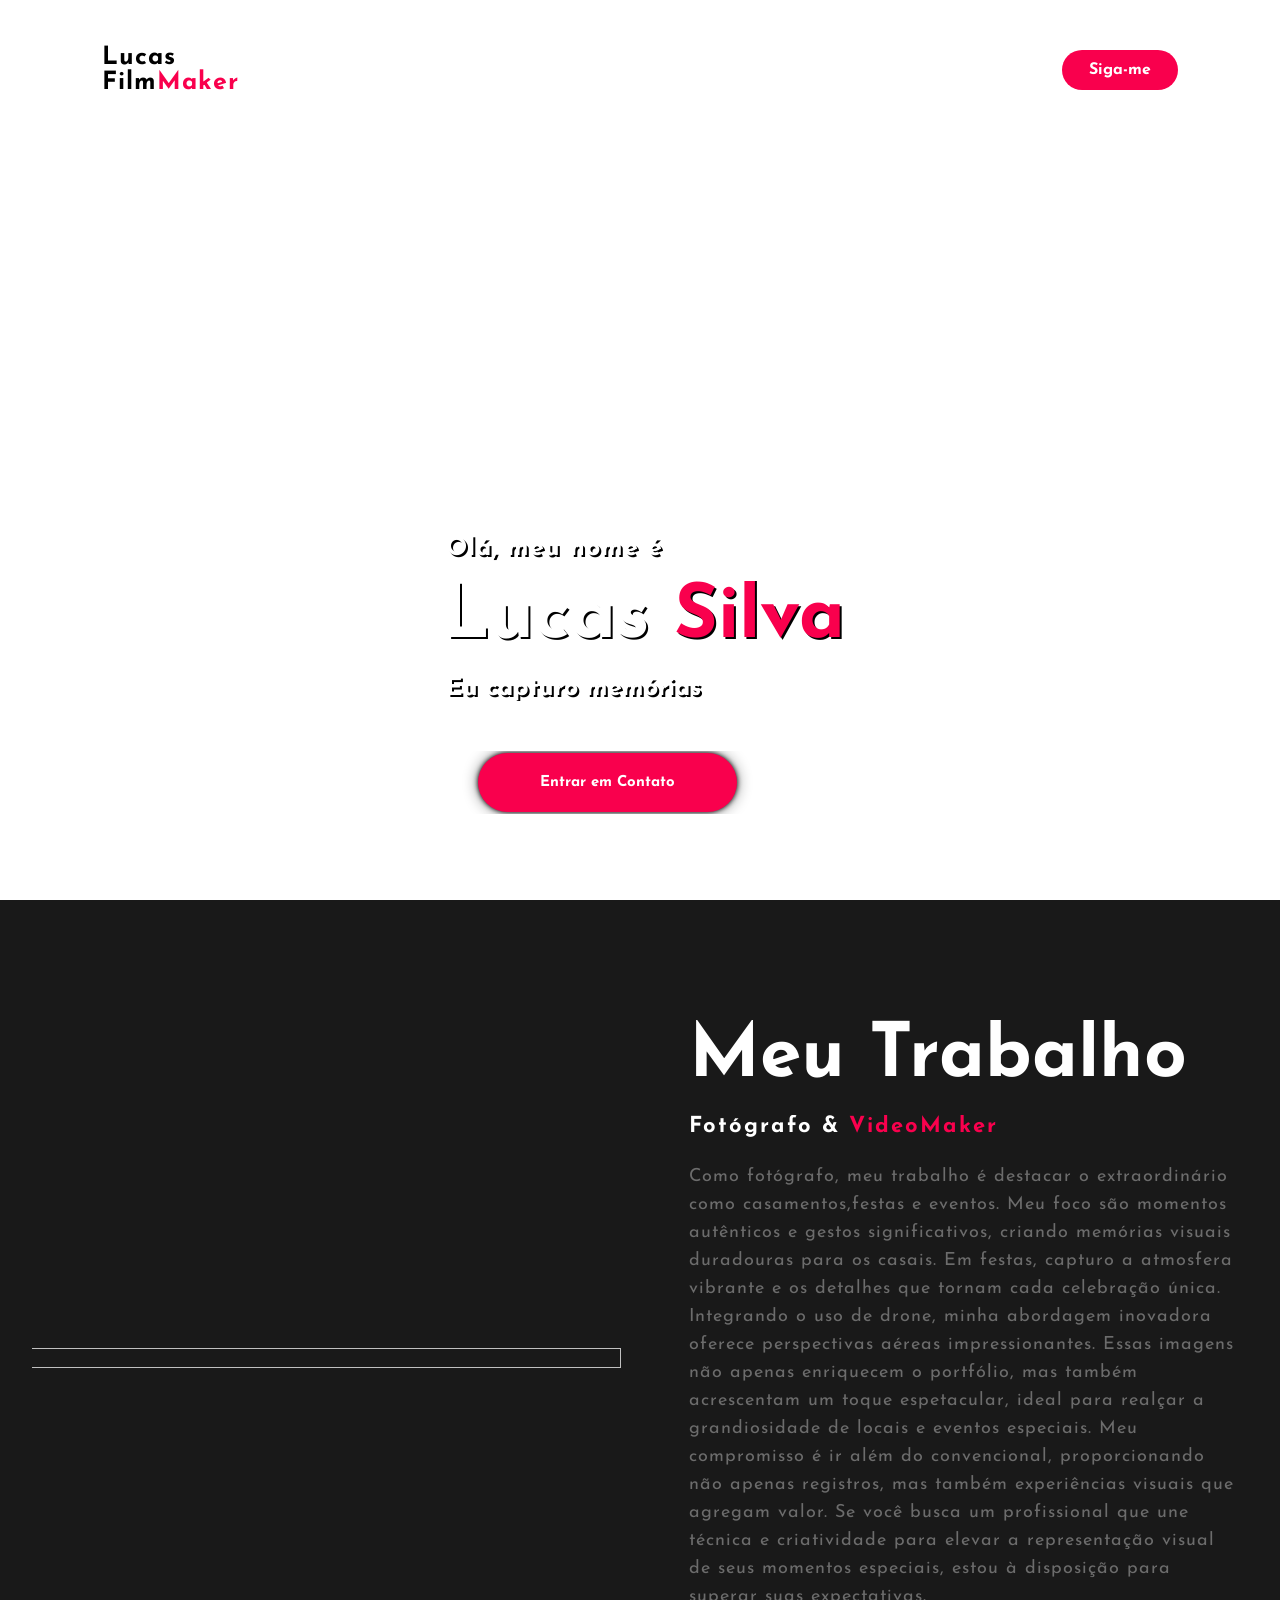
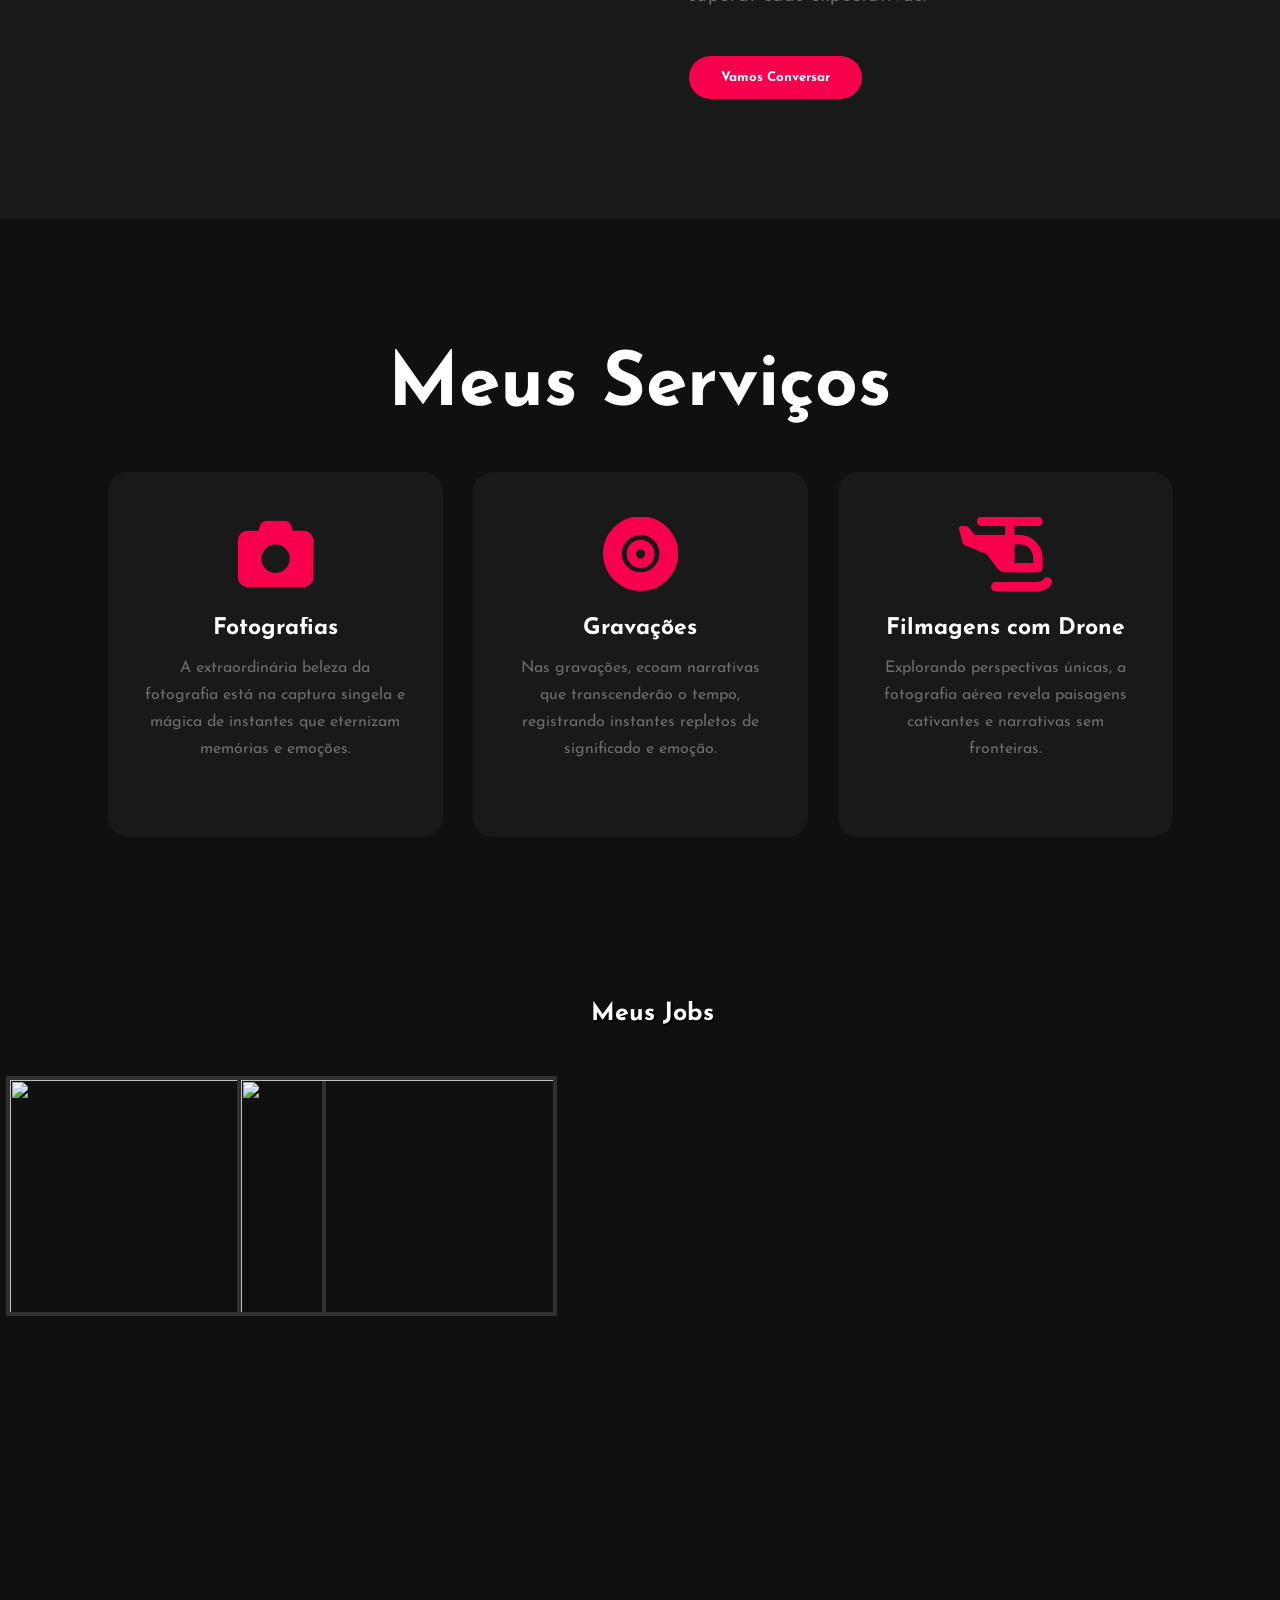
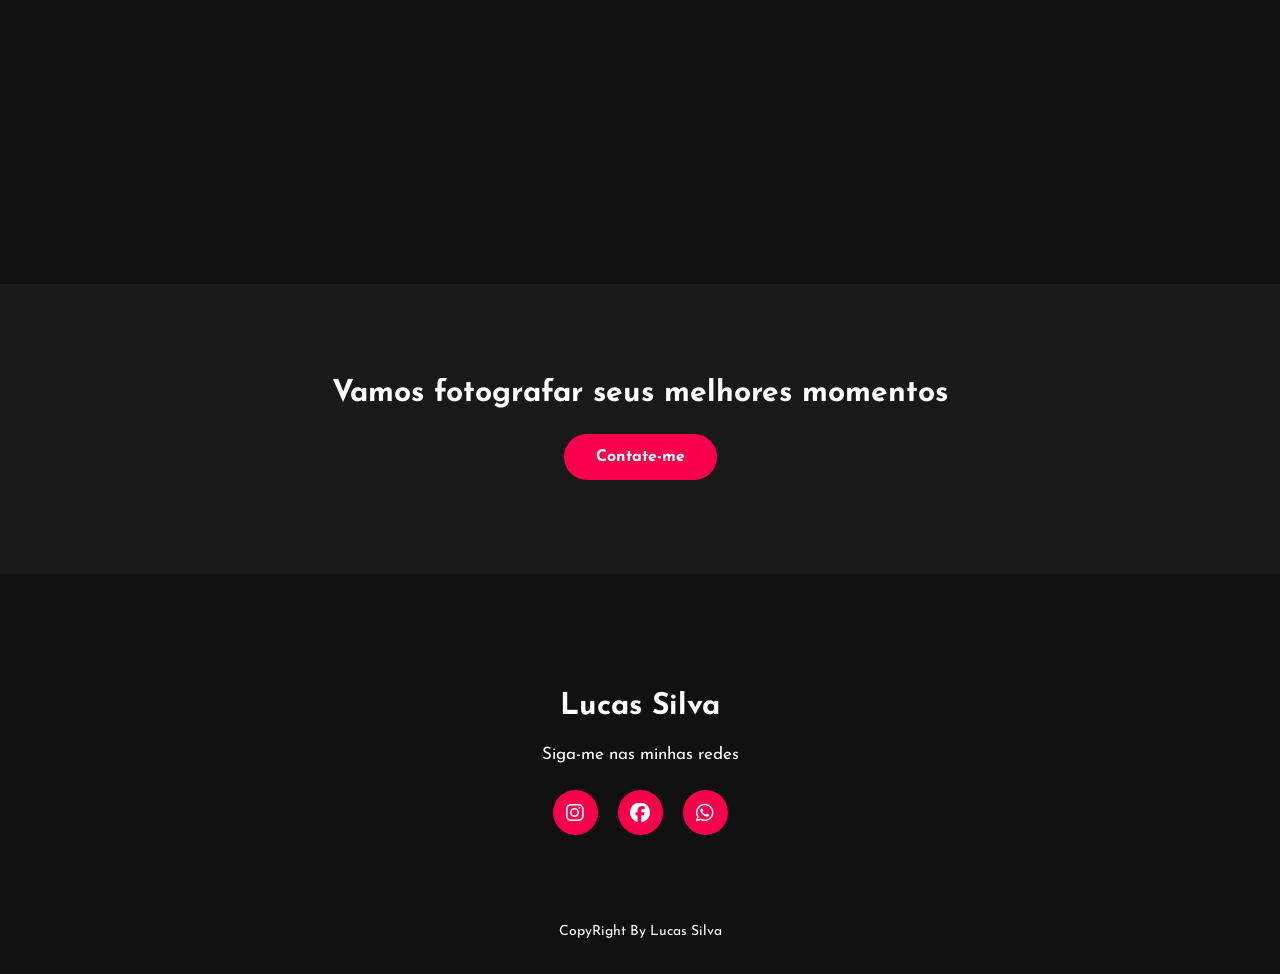
==== commit fc870518: "Update WebSite.html" ====
--- a/WebSite.html
+++ b/WebSite.html
@@ -90,16 +90,18 @@
       .btn:hover {
         transform: scale(1.2);
       }
-        .content {
+      .content {
         position: absolute;
-        top: 85%;
-        right: 28%;
+        top: 75%;
+        right: 34%;
         transform: translateY(-50%);
+        
       }
       h1 {
         color: white;
         margin: 20px 0px 20px;
         font-size: 75px;
+        text-shadow: 2px 2px black;
       }
       h3 {
         color: white;
@@ -107,6 +109,7 @@
         margin-bottom: 50px;
         position: relative;
         left: 1%;
+        text-shadow: 2px 2px black;
       }
       h4 {
         color: rgb(255, 255, 255);
@@ -114,6 +117,7 @@
         font-size: 25px;
         position: relative;
         left: 1%;
+        text-shadow: 2px 2px black;
       }
       .contato {
         position: relative;
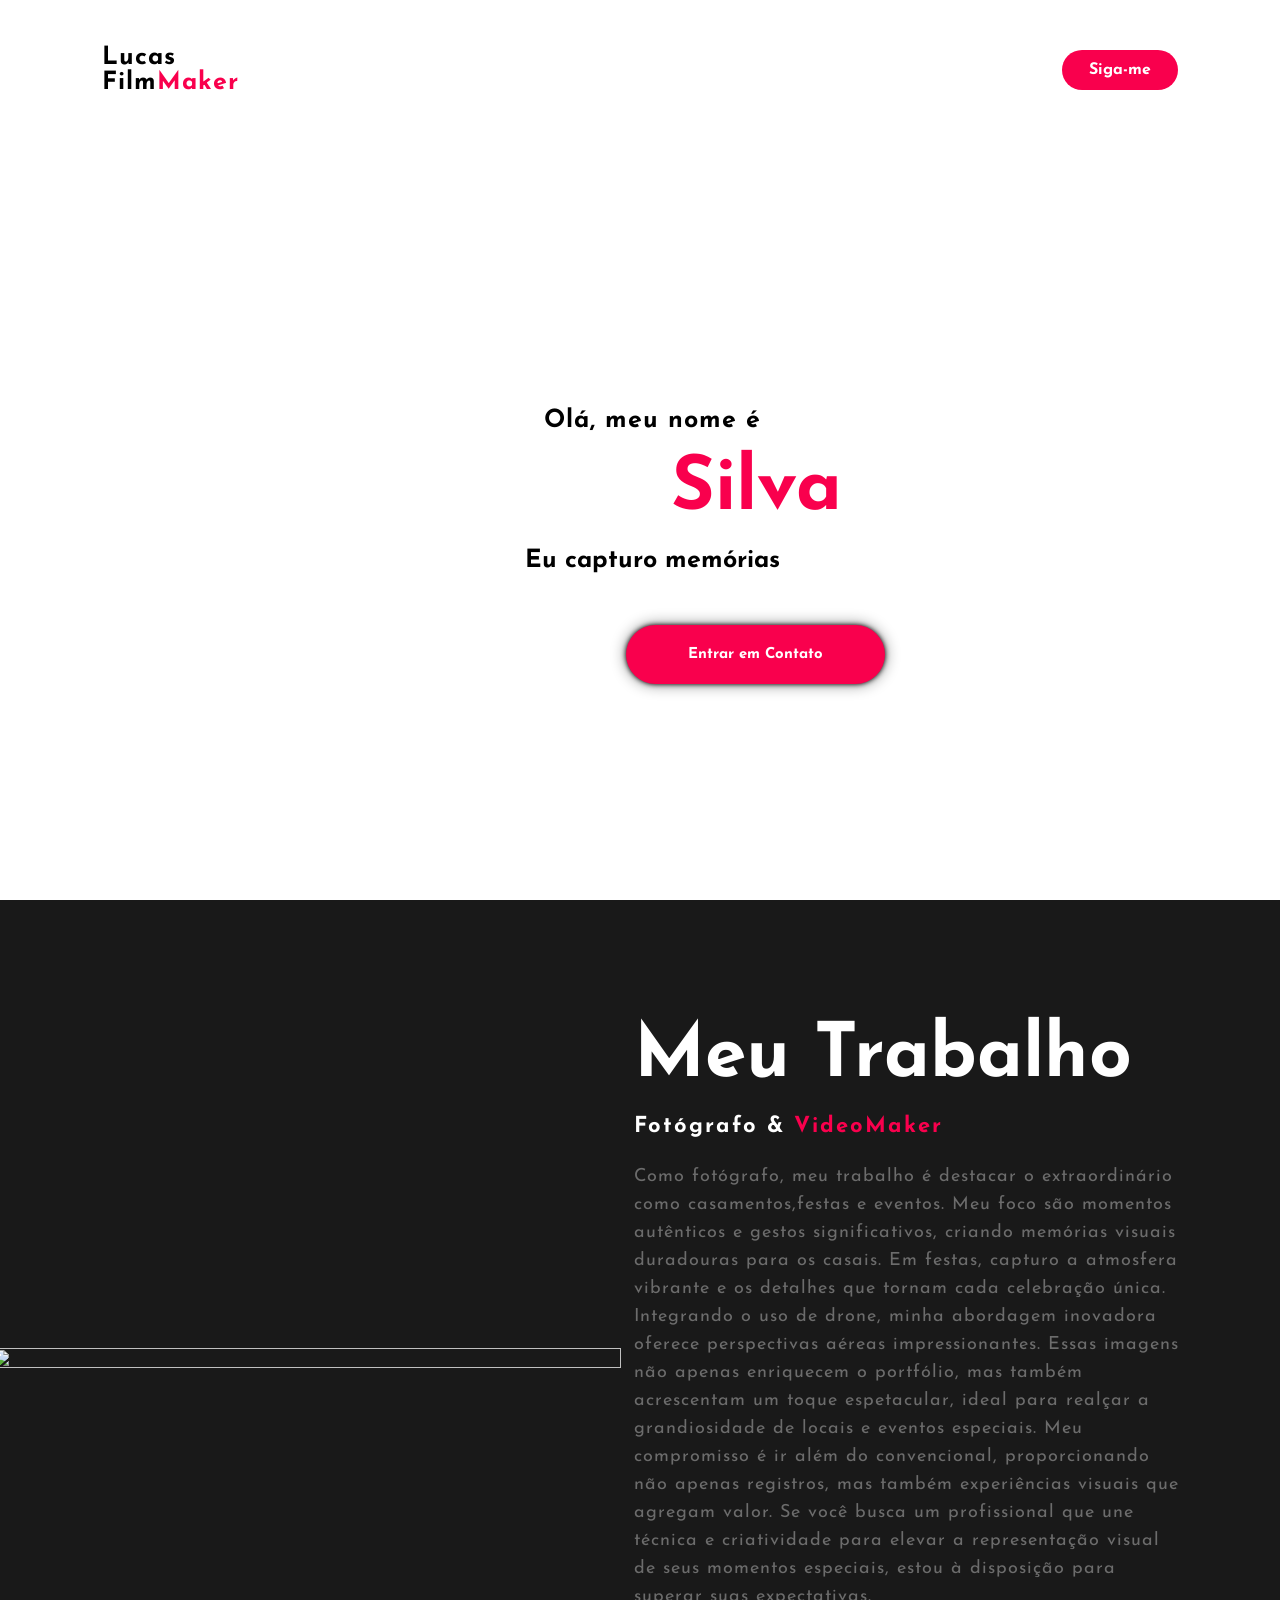
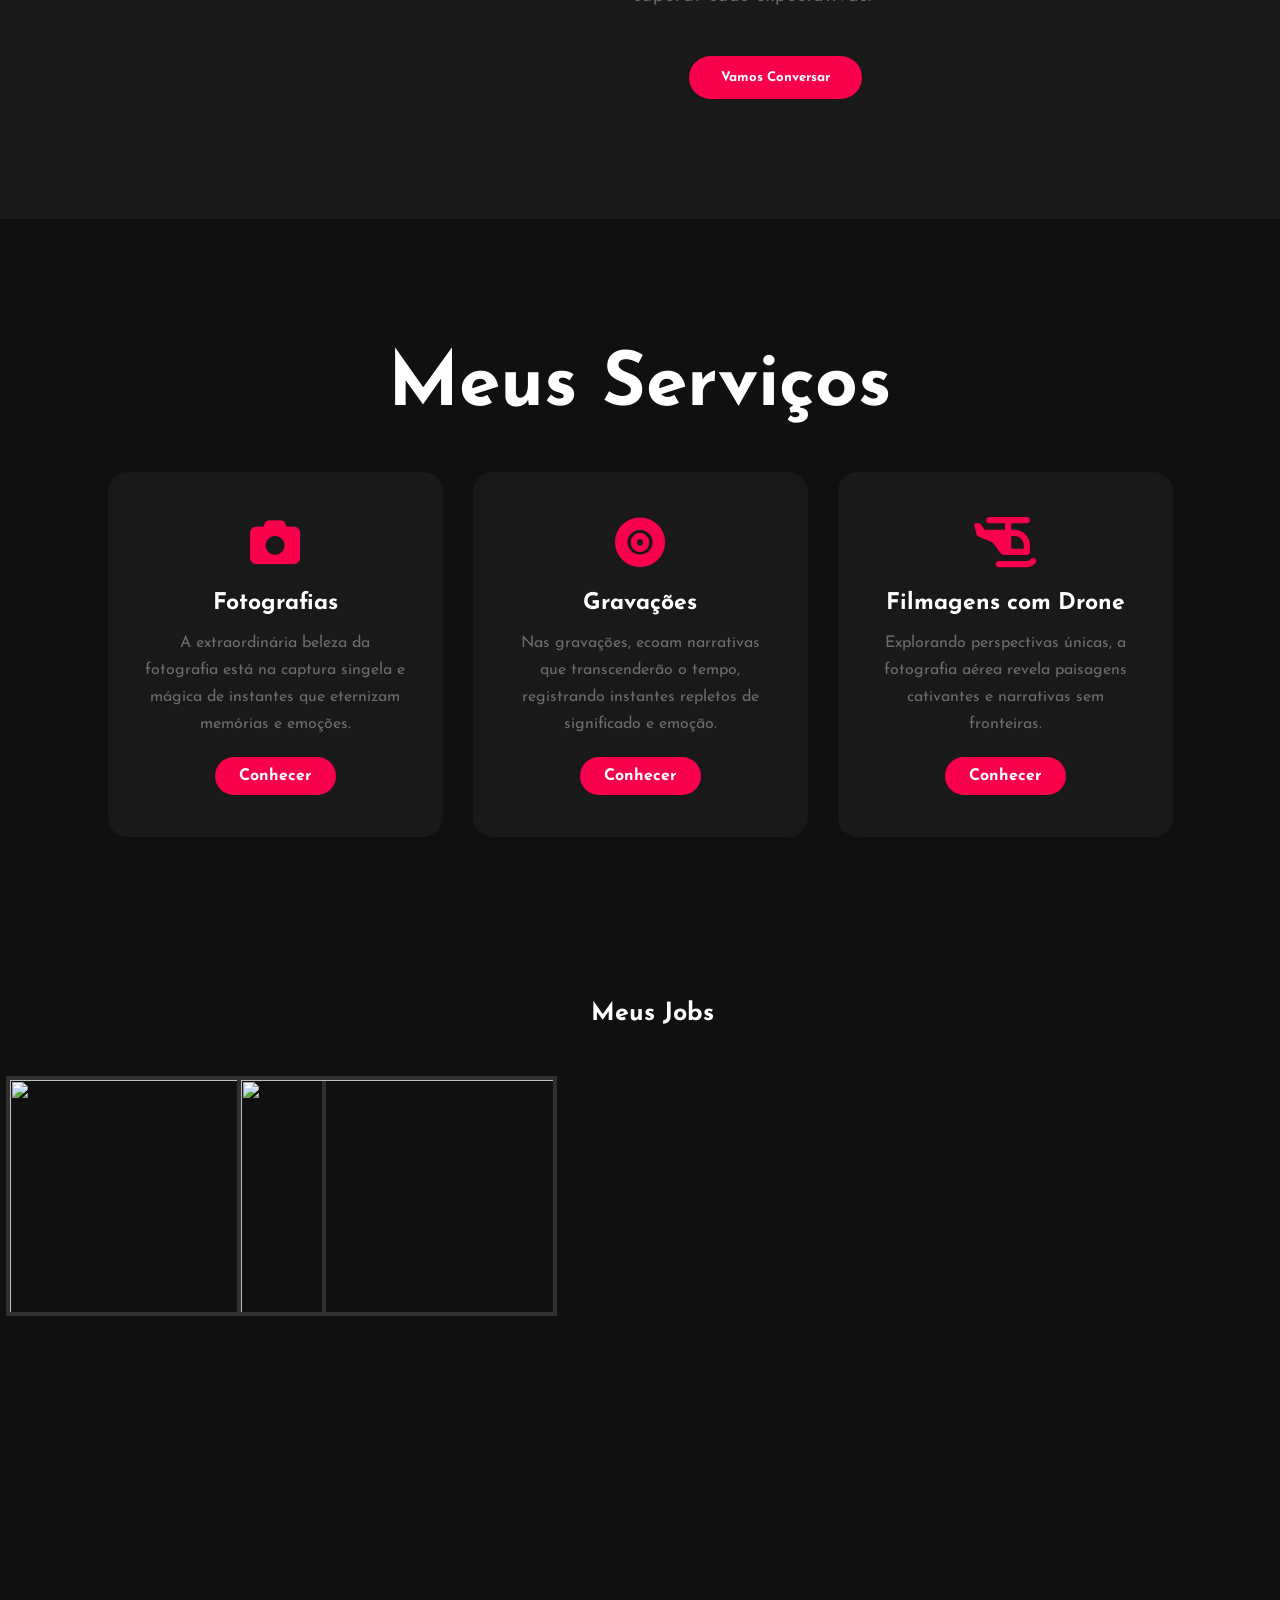
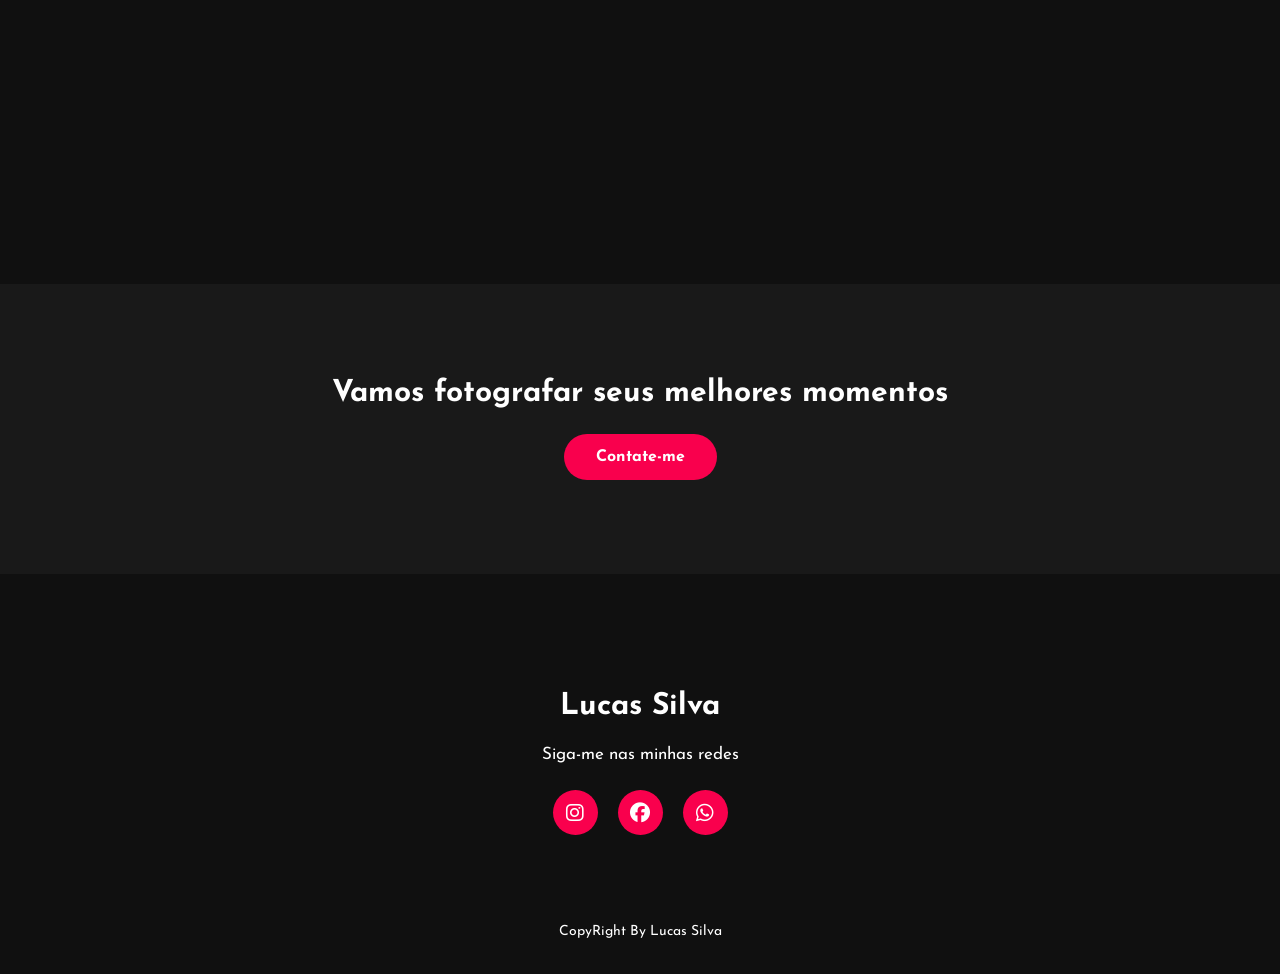
==== commit f5f77187: "Update WebSite.html" ====
--- a/WebSite.html
+++ b/WebSite.html
@@ -34,12 +34,11 @@
         margin: 0;
         font-family: "Josefin Sans", sans-serif;
         box-sizing: border-box;
-        overflow-x: hidden;
       }
       .hero {
         height: 100vh;
         width: 100%;
-        background-image: url(../lucasfilmmaker/background.JPG);
+        background-image: url(../static/background.JPG);
         background-size: cover;
         background-position: center center;
         background-repeat: no-repeat;
@@ -91,33 +90,29 @@
         transform: scale(1.2);
       }
       .content {
-        position: absolute;
-        top: 75%;
-        right: 34%;
+        text-align: center;
+        position: relative;
+        top: 50%;
         transform: translateY(-50%);
-        
       }
       h1 {
         color: white;
         margin: 20px 0px 20px;
         font-size: 75px;
-        text-shadow: 2px 2px black;
       }
       h3 {
-        color: white;
+        color: black(255, 255, 255);
         font-size: 25px;
         margin-bottom: 50px;
         position: relative;
         left: 1%;
-        text-shadow: 2px 2px black;
       }
       h4 {
-        color: rgb(255, 255, 255);
+        color: black;
         letter-spacing: 1px;
         font-size: 25px;
         position: relative;
         left: 1%;
-        text-shadow: 2px 2px black;
       }
       .contato {
         position: relative;
@@ -168,7 +163,7 @@
         text-transform: capitalize;
         margin-bottom: 20px;
         position: relative;
-        
+        right: 10%;
       }
       .about-text h5 {
         color: white;
@@ -177,7 +172,7 @@
         margin-bottom: 25px;
         text-transform: capitalize;
         position: relative;
-        
+        right: 10%;
       }
       .about-text p {
         color: rgba(129, 129, 129, 0.8);
@@ -186,7 +181,7 @@
         font-size: 18px;
         margin-bottom: 45px;
         position: relative;
-        
+        right: 10%;
       }
       button {
         background-color: #f9004d;
@@ -204,6 +199,7 @@
         cursor: pointer;
       }
       .service {
+        text-align: center;
         background: #101010;
         width: 100%;
         padding: 100px 0px;
@@ -233,8 +229,7 @@
         text-align: center;
       }
       .card i {
-        overflow-y: hidden;
-        font-size: 75px;
+        font-size: 50px;
         display: block;
         text-align: center;
         margin: 25px 0px;
@@ -382,6 +377,24 @@
         justify-content: space-around;
         top: -5.1cm;
         right: 19%;
+      }
+      @media screen and (max-width: 768px) {
+        /* Remova a imagem de fundo */
+        .hero {
+          background-image: none;
+        }
+
+        /* Ajuste a posição do texto de conteúdo */
+        .content {
+          top: 40%;
+        }
+
+        /* Ajuste o tamanho da fonte */
+        h1 {
+          font-size: 45px;
+        }
+
+        /* Outros ajustes necessários */
       }
     </style>
   </head>
@@ -410,7 +423,9 @@
         <h1>Lucas <span>Silva</span></h1>
         <h3>Eu capturo memórias</h3>
         <div class="newslatter">
-          <a target="_blank" href="https://wa.me/5551989118543" class="contato">Entrar em Contato</a>
+          <a target="_blank" href="https://wa.me/5551989118543" class="contato"
+            >Entrar em Contato</a
+          >
         </div>
       </div>
     </div>
@@ -419,7 +434,7 @@
 
     <section class="about" id="1">
       <div class="main">
-        <img src="../lucasfilmmaker/main-img.JPG">
+        <img src="../static/main-img.JPG" />
         <div class="about-text">
           <h2>Meu Trabalho</h2>
           <h5>Fotógrafo &<span> VideoMaker</span></h5>
@@ -459,6 +474,10 @@
               A extraordinária beleza da fotografia está na captura singela e
               mágica de instantes que eternizam memórias e emoções.
             </p>
+
+            <p style="text-align: center">
+              <a class="button" href="#">Conhecer</a>
+            </p>
           </div>
         </div>
 
@@ -472,6 +491,9 @@
               Nas gravações, ecoam narrativas que transcenderão o tempo,
               registrando instantes repletos de significado e emoção.
             </p>
+            <p style="text-align: center">
+              <a class="button" href="#">Conhecer</a>
+            </p>
           </div>
         </div>
 
@@ -482,6 +504,9 @@
             <p>
               Explorando perspectivas únicas, a fotografia aérea revela
               paisagens cativantes e narrativas sem fronteiras.
+            </p>
+            <p style="text-align: center">
+              <a class="button" href="#">Conhecer</a>
             </p>
           </div>
         </div>
